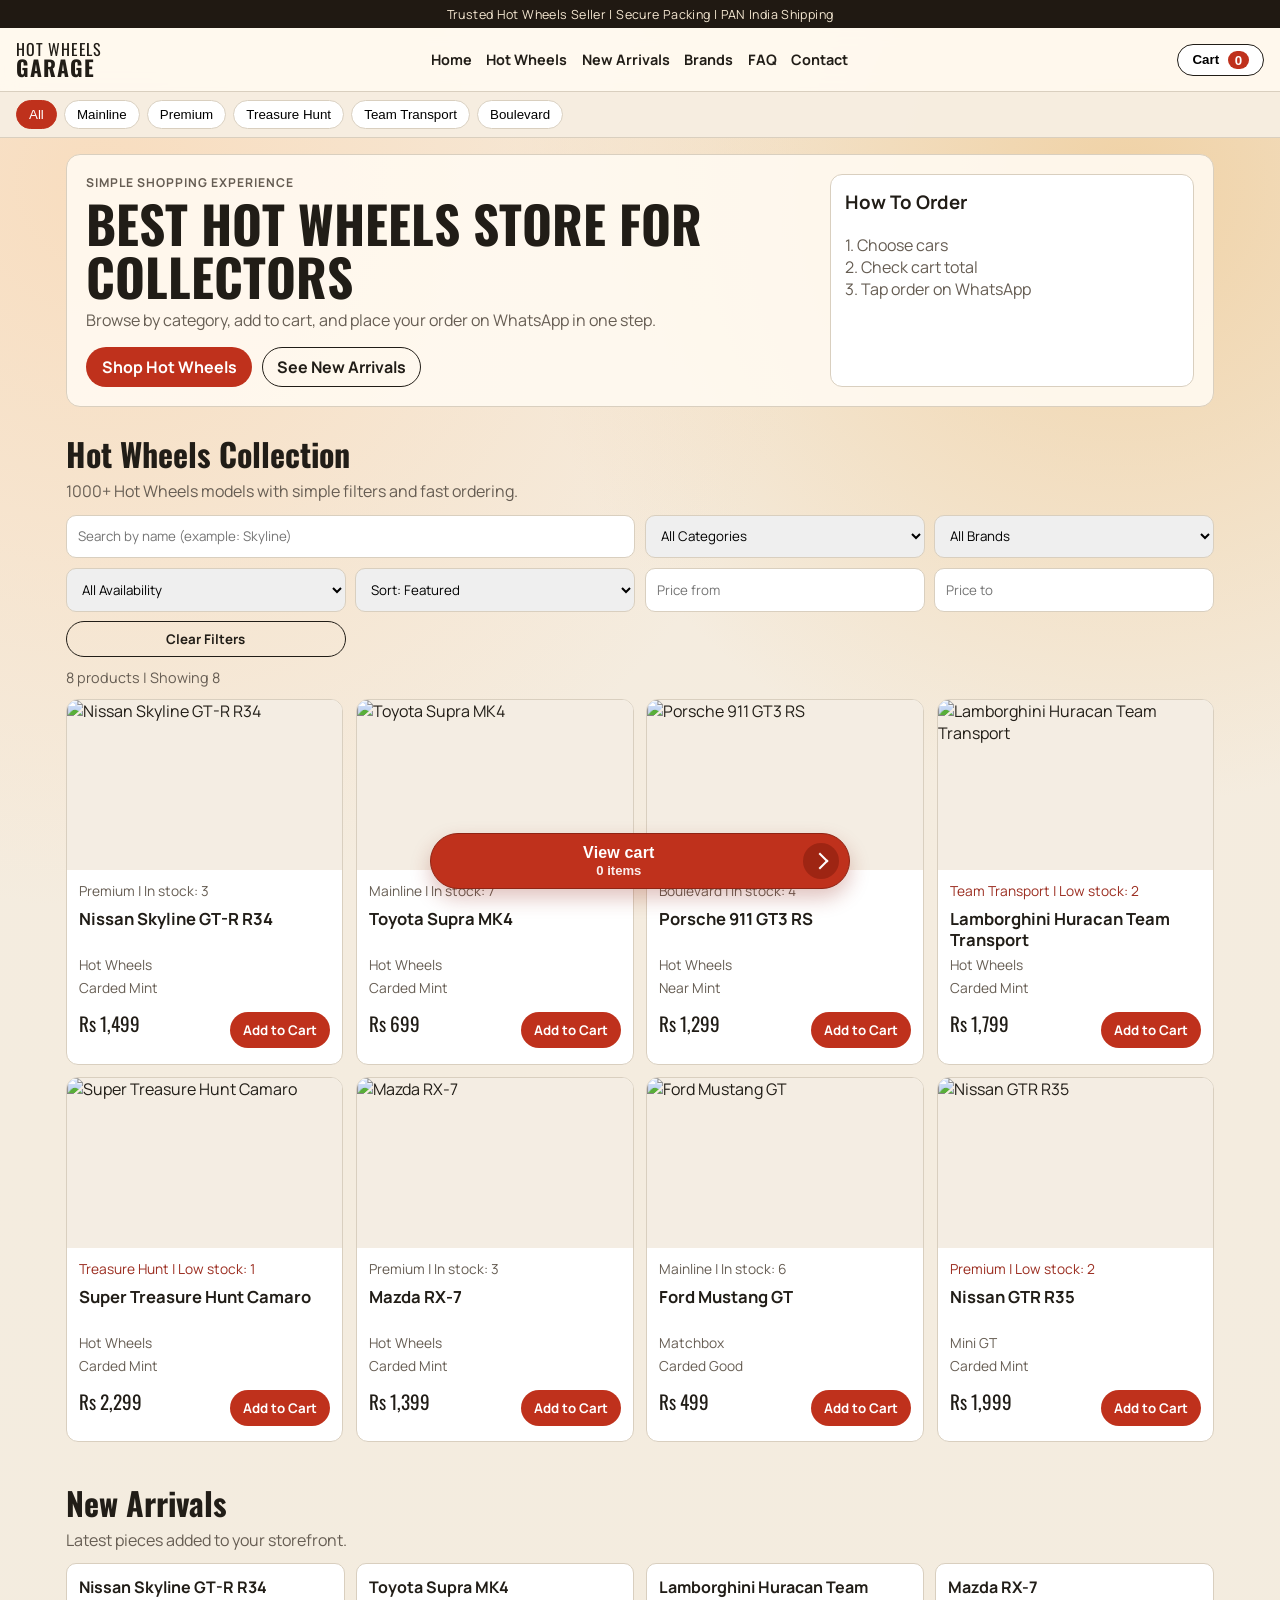
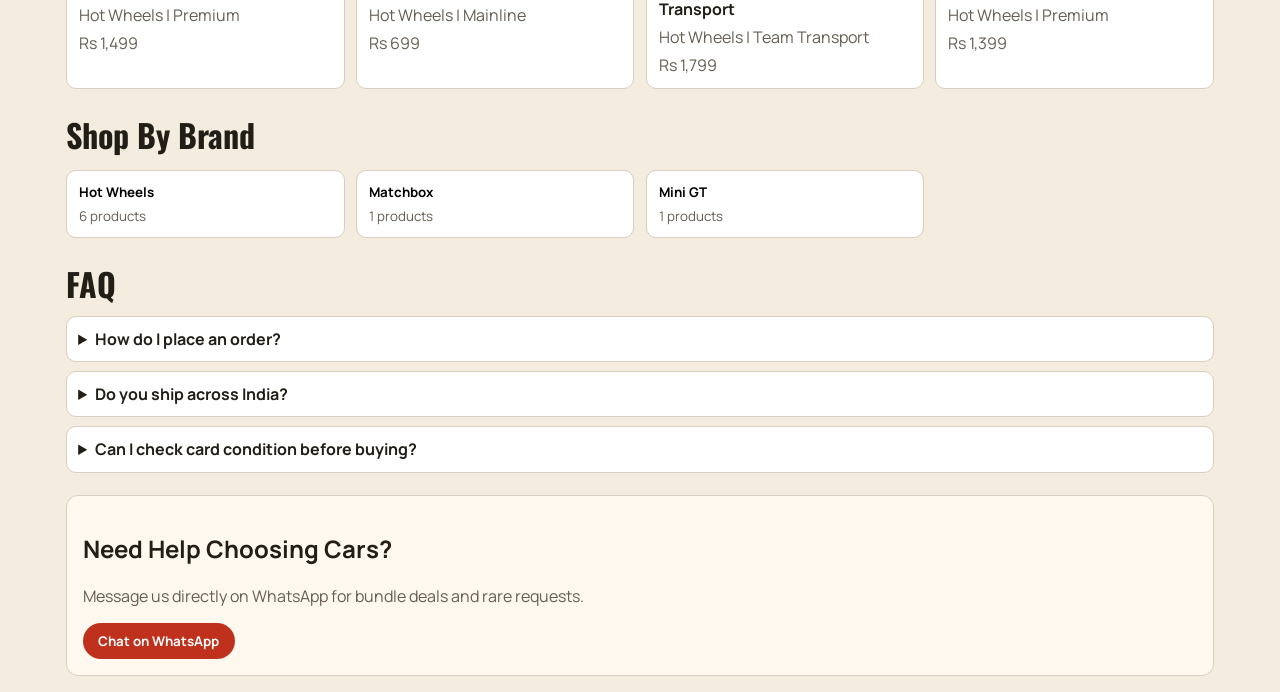
==== index.html @ 09830e3a "Widen mobile cart bar and center chevron icon" ====
<!DOCTYPE html>
<html lang="en">
<head>
  <meta charset="UTF-8">
  <meta name="viewport" content="width=device-width, initial-scale=1.0">
  <title>Hot Wheels Garage | Buy Hot Wheels Online</title>
  <meta name="description" content="User-friendly Hot Wheels store with easy category navigation and WhatsApp checkout.">
  <link rel="preconnect" href="https://fonts.googleapis.com">
  <link rel="preconnect" href="https://fonts.gstatic.com" crossorigin>
  <link href="https://fonts.googleapis.com/css2?family=Oswald:wght@500;700&family=Manrope:wght@400;600;700&display=swap" rel="stylesheet">
  <link rel="stylesheet" href="styles.css">
</head>
<body>
  <div class="topbar">
    <p>Trusted Hot Wheels Seller | Secure Packing | PAN India Shipping</p>
  </div>

  <header class="header">
    <a href="#home" class="logo">
      <span>HOT WHEELS</span>
      <strong>GARAGE</strong>
    </a>
    <nav class="main-nav" aria-label="Main navigation">
      <a href="#home">Home</a>
      <a href="#hotwheels">Hot Wheels</a>
      <a href="#new-arrivals">New Arrivals</a>
      <a href="#brands">Brands</a>
      <a href="#faq">FAQ</a>
      <a href="#contact">Contact</a>
    </nav>
    <button class="cart-btn" id="openCartBtn" aria-label="Open cart">
      Cart <span id="cartCount">0</span>
    </button>
  </header>

  <nav class="category-nav" aria-label="Category navigation">
    <button class="chip active" data-chip="all">All</button>
    <button class="chip" data-chip="Mainline">Mainline</button>
    <button class="chip" data-chip="Premium">Premium</button>
    <button class="chip" data-chip="Treasure Hunt">Treasure Hunt</button>
    <button class="chip" data-chip="Team Transport">Team Transport</button>
    <button class="chip" data-chip="Boulevard">Boulevard</button>
  </nav>

  <main>
    <section id="home" class="hero">
      <div>
        <p class="eyebrow">Simple Shopping Experience</p>
        <h1>Best Hot Wheels Store For Collectors</h1>
        <p>Browse by category, add to cart, and place your order on WhatsApp in one step.</p>
        <div class="hero-actions">
          <a href="#hotwheels" class="btn-primary">Shop Hot Wheels</a>
          <a href="#new-arrivals" class="btn-secondary">See New Arrivals</a>
        </div>
      </div>
      <div class="hero-box">
        <h3>How To Order</h3>
        <p>1. Choose cars</p>
        <p>2. Check cart total</p>
        <p>3. Tap order on WhatsApp</p>
      </div>
    </section>

    <section id="hotwheels" class="section">
      <div class="section-head">
        <h2>Hot Wheels Collection</h2>
        <p>1000+ Hot Wheels models with simple filters and fast ordering.</p>
      </div>
      <div class="controls">
        <input id="searchInput" class="search-wide" type="search" placeholder="Search by name (example: Skyline)">
        <select id="categoryFilter">
          <option value="all">All Categories</option>
        </select>
        <select id="brandFilter">
          <option value="all">All Brands</option>
        </select>
        <select id="availabilityFilter">
          <option value="all">All Availability</option>
          <option value="in-stock">In Stock</option>
          <option value="sold-out">Sold Out</option>
        </select>
        <select id="sortSelect">
          <option value="featured">Sort: Featured</option>
          <option value="price-low">Price: Low to High</option>
          <option value="price-high">Price: High to Low</option>
          <option value="name-az">Name: A-Z</option>
          <option value="name-za">Name: Z-A</option>
        </select>
        <input id="priceFromInput" type="number" min="0" placeholder="Price from">
        <input id="priceToInput" type="number" min="0" placeholder="Price to">
        <button id="clearFiltersBtn" class="btn-secondary" type="button">Clear Filters</button>
      </div>
      <p id="resultsInfo" class="results-info"></p>
      <div id="productGrid" class="product-grid"></div>
      <div class="load-wrap">
        <button id="loadMoreBtn" class="btn-secondary">Load More</button>
      </div>
    </section>

    <section id="new-arrivals" class="section">
      <div class="section-head">
        <h2>New Arrivals</h2>
        <p>Latest pieces added to your storefront.</p>
      </div>
      <div id="newArrivalGrid" class="mini-grid"></div>
    </section>

    <section id="brands" class="section">
      <div class="section-head">
        <h2>Shop By Brand</h2>
      </div>
      <div id="brandGrid" class="brand-grid"></div>
    </section>

    <section id="faq" class="section faq">
      <div class="section-head">
        <h2>FAQ</h2>
      </div>
      <details>
        <summary>How do I place an order?</summary>
        <p>Add products to cart and click "Order on WhatsApp".</p>
      </details>
      <details>
        <summary>Do you ship across India?</summary>
        <p>Yes, PAN India shipping is supported.</p>
      </details>
      <details>
        <summary>Can I check card condition before buying?</summary>
        <p>Yes, every listing shows condition notes.</p>
      </details>
    </section>

    <section id="contact" class="section contact">
      <h2>Need Help Choosing Cars?</h2>
      <p>Message us directly on WhatsApp for bundle deals and rare requests.</p>
      <button id="contactWhatsAppBtn" class="btn-primary">Chat on WhatsApp</button>
    </section>
  </main>

  <aside class="cart" id="cartDrawer" aria-hidden="true">
    <div class="cart-head">
      <h2>Your Cart</h2>
      <button id="closeCartBtn" aria-label="Close cart">Close</button>
    </div>
    <div id="cartItems" class="cart-items"></div>
    <div class="cart-foot">
      <p>Subtotal: <strong id="cartSubtotal">Rs 0</strong></p>
      <p>Shipping: <strong id="shippingFee">Rs 0</strong></p>
      <p>Total: <strong id="cartTotal">Rs 0</strong></p>
      <button id="checkoutBtn" class="btn-primary full">Order on WhatsApp</button>
    </div>
  </aside>

  <div class="toast" id="cartToast" role="status" aria-live="polite" hidden>
    <p id="toastText">Item added to cart</p>
    <div class="toast-actions">
      <button id="toastViewCartBtn" class="btn-primary">View Cart</button>
      <button id="toastCloseBtn" class="btn-secondary">Continue</button>
    </div>
  </div>

  <button id="floatingCartBtn" class="floating-cart" type="button" aria-label="View cart" hidden>
    <span class="floating-cart-text">
      <span class="floating-cart-main">View cart</span>
      <span id="floatingCartCount" class="floating-cart-sub">0 items</span>
    </span>
    <span class="floating-cart-arrow" aria-hidden="true"></span>
  </button>

  <div id="overlay" class="overlay" hidden></div>
  <script src="https://cdn.jsdelivr.net/npm/xlsx@0.18.5/dist/xlsx.full.min.js"></script>
  <script src="script.js"></script>
</body>
</html>
---- styles.css ----
:root {
  --bg: #f4ede0;
  --paper: #fffaf1;
  --line: #d9cfbf;
  --text: #211d17;
  --muted: #665d53;
  --accent: #bf311c;
  --accent-dark: #8f2414;
}

* {
  box-sizing: border-box;
}

html {
  scroll-behavior: smooth;
}

body {
  margin: 0;
  font-family: "Manrope", sans-serif;
  color: var(--text);
  background:
    radial-gradient(circle at 8% 8%, #f8ddbf 0%, transparent 30%),
    radial-gradient(circle at 88% 8%, #f0d2a6 0%, transparent 26%),
    linear-gradient(180deg, #f5ecdf 0%, #f3ecdf 100%);
}

body.cart-open {
  overflow: hidden;
}

.topbar {
  background: #201912;
  color: #f4e7d1;
  text-align: center;
  padding: 0.35rem 1rem;
  font-size: 0.78rem;
  letter-spacing: 0.03em;
}

.topbar p {
  margin: 0;
}

.header {
  position: sticky;
  top: 0;
  z-index: 20;
  display: flex;
  justify-content: space-between;
  align-items: center;
  gap: 1rem;
  padding: 0.8rem 1rem;
  border-bottom: 1px solid var(--line);
  background: rgba(255, 250, 241, 0.94);
  backdrop-filter: blur(8px);
}

.logo {
  text-decoration: none;
  color: var(--text);
  line-height: 1;
}

.logo span,
.logo strong {
  display: block;
  font-family: "Oswald", sans-serif;
  letter-spacing: 0.05em;
}

.logo strong {
  font-size: 1.35rem;
}

.main-nav {
  display: flex;
  gap: 0.9rem;
  flex-wrap: wrap;
}

.main-nav a {
  text-decoration: none;
  color: var(--text);
  font-weight: 700;
  font-size: 0.9rem;
}

.cart-btn {
  border: 1px solid var(--text);
  border-radius: 999px;
  background: #fff;
  padding: 0.48rem 0.9rem;
  font-weight: 700;
  cursor: pointer;
}

.cart-btn span {
  margin-left: 0.35rem;
  border-radius: 999px;
  background: var(--accent);
  color: #fff;
  padding: 0.1rem 0.4rem;
}

.category-nav {
  position: sticky;
  top: 64px;
  z-index: 15;
  display: flex;
  gap: 0.45rem;
  overflow: auto;
  padding: 0.5rem 1rem;
  border-bottom: 1px solid var(--line);
  background: rgba(246, 238, 225, 0.96);
}

.chip {
  border: 1px solid var(--line);
  background: #fff;
  border-radius: 999px;
  padding: 0.35rem 0.75rem;
  white-space: nowrap;
  cursor: pointer;
}

.chip.active {
  background: var(--accent);
  border-color: var(--accent);
  color: #fff;
}

main {
  width: min(1180px, 100%);
  margin: 0 auto;
  padding: 1rem;
}

.hero {
  display: grid;
  grid-template-columns: 2fr 1fr;
  gap: 1rem;
  padding: 1.2rem;
  border: 1px solid var(--line);
  border-radius: 14px;
  background: rgba(255, 250, 241, 0.9);
  animation: fadeUp 500ms ease both;
}

.eyebrow {
  margin: 0;
  color: var(--accent-dark);
  text-transform: uppercase;
  letter-spacing: 0.08em;
  font-size: 0.76rem;
  font-weight: 700;
}

.hero h1 {
  margin: 0.4rem 0;
  font-family: "Oswald", sans-serif;
  font-size: clamp(1.8rem, 4vw, 3.3rem);
  text-transform: uppercase;
  line-height: 1.03;
}

.hero p {
  margin: 0;
  color: var(--muted);
}

.hero-actions {
  display: flex;
  gap: 0.6rem;
  margin-top: 1rem;
  flex-wrap: wrap;
}

.hero-box {
  border: 1px solid var(--line);
  border-radius: 12px;
  padding: 0.9rem;
  background: #fff;
}

.hero-box h3 {
  margin-top: 0;
}

.section {
  margin-top: 1.4rem;
}

.section-head h2 {
  margin: 0;
  font-family: "Oswald", sans-serif;
  font-size: 2rem;
}

.section-head p {
  margin: 0.2rem 0 0;
  color: var(--muted);
}

.controls {
  margin-top: 0.8rem;
  display: grid;
  grid-template-columns: repeat(4, minmax(150px, 1fr));
  gap: 0.6rem;
}

.controls input,
.controls select {
  width: 100%;
  border: 1px solid var(--line);
  border-radius: 10px;
  padding: 0.68rem;
  font-family: inherit;
}

.controls button {
  width: 100%;
}

.search-wide {
  grid-column: span 2;
}

.results-info {
  margin: 0.65rem 0 0;
  color: var(--muted);
  font-size: 0.9rem;
}

.product-grid {
  margin-top: 0.8rem;
  display: grid;
  grid-template-columns: repeat(4, minmax(0, 1fr));
  gap: 0.8rem;
  align-items: stretch;
}

.load-wrap {
  margin-top: 0.9rem;
  display: flex;
  justify-content: center;
}

.product-card {
  border: 1px solid var(--line);
  border-radius: 12px;
  overflow: hidden;
  background: #fff;
  animation: fadeUp 450ms ease both;
  display: flex;
  flex-direction: column;
  height: 100%;
}

.product-card img {
  display: block;
  width: 100%;
  height: 170px;
  object-fit: cover;
  background: #f4ede3;
}

.product-link {
  text-decoration: none;
  color: inherit;
  display: block;
}

.product-card > .product-link {
  flex: 0 0 auto;
}

.product-card:hover {
  box-shadow: 0 10px 22px rgba(27, 19, 12, 0.13);
  transform: translateY(-2px);
  transition: transform 180ms ease, box-shadow 180ms ease;
}

.product-body {
  padding: 0.75rem;
  display: flex;
  flex-direction: column;
  gap: 0.28rem;
  flex: 1;
}

.product-body h3 {
  margin: 0.25rem 0 0.1rem;
  font-size: 1.04rem;
  line-height: 1.25;
  display: -webkit-box;
  -webkit-line-clamp: 2;
  -webkit-box-orient: vertical;
  overflow: hidden;
  min-height: 2.5em;
}

.meta,
.stock {
  margin: 0;
  color: var(--muted);
  font-size: 0.86rem;
  line-height: 1.3;
}

.meta.small {
  margin-top: 0.25rem;
  font-size: 0.8rem;
}

.meta.desc {
  margin-top: 0.35rem;
  font-size: 0.8rem;
  line-height: 1.35;
  display: -webkit-box;
  -webkit-line-clamp: 2;
  -webkit-box-orient: vertical;
  overflow: hidden;
}

.stock.warn {
  color: #9b2d20;
}

.product-foot {
  margin-top: auto;
  padding-top: 0.5rem;
  display: flex;
  justify-content: space-between;
  align-items: center;
  flex-wrap: nowrap;
  gap: 0.45rem;
}

.product-foot .qty-control,
.product-foot .btn-add {
  flex: 0 0 auto;
}

.product-foot .btn-add {
  min-width: 96px;
  min-height: 32px;
  padding-inline: 0.75rem;
}

.qty-control {
  display: inline-flex;
  align-items: center;
  border: 1px solid var(--line);
  border-radius: 999px;
  background: #fff;
  overflow: hidden;
}

.qty-btn {
  width: 30px;
  height: 30px;
  border: 0;
  background: #fff;
  color: var(--text);
  font-size: 1rem;
  line-height: 1;
  cursor: pointer;
}

.qty-btn:disabled {
  opacity: 0.4;
  cursor: not-allowed;
}

.qty-num {
  width: 32px;
  min-width: 32px;
  text-align: center;
  font-weight: 700;
  font-size: 0.88rem;
}

.price-block {
  flex: 1 1 auto;
  min-width: 0;
  min-height: 2.65rem;
  display: flex;
  flex-direction: column;
  justify-content: flex-end;
  gap: 0.14rem;
}

.price {
  font-family: "Oswald", sans-serif;
  font-size: 1.2rem;
  line-height: 1;
  white-space: nowrap;
}

.price-row {
  display: flex;
  align-items: center;
  gap: 0.35rem;
  flex-wrap: nowrap;
}

.price-meta {
  min-height: 1rem;
  display: flex;
  align-items: center;
  gap: 0.3rem;
  flex-wrap: wrap;
}

.old-price {
  font-size: 0.86rem;
  color: #8b7f72;
  text-decoration: line-through;
}

.discount-pill {
  border: 1px solid #e6a699;
  background: #fff0ec;
  color: #9c2a19;
  border-radius: 999px;
  padding: 0.14rem 0.45rem;
  font-size: 0.7rem;
  font-weight: 700;
}

.btn-primary,
.btn-secondary,
.btn-add {
  border-radius: 999px;
  padding: 0.5rem 0.9rem;
  border: 1px solid transparent;
  cursor: pointer;
  text-decoration: none;
  font-weight: 700;
  font-family: inherit;
  display: inline-flex;
  align-items: center;
  justify-content: center;
}

.btn-primary,
.btn-add {
  background: var(--accent);
  color: #fff;
}

.btn-primary:hover,
.btn-add:hover {
  background: var(--accent-dark);
}

.btn-secondary {
  border-color: var(--text);
  color: var(--text);
  background: transparent;
}

.btn-add:disabled {
  background: #b8ab97;
  cursor: not-allowed;
}

.mini-grid,
.brand-grid {
  margin-top: 0.75rem;
  display: grid;
  grid-template-columns: repeat(4, minmax(0, 1fr));
  gap: 0.7rem;
}

.tile {
  border: 1px solid var(--line);
  border-radius: 10px;
  padding: 0.75rem;
  background: #fff;
}

.brand-tile {
  text-align: left;
  cursor: pointer;
  width: 100%;
  font-family: inherit;
}

.tile h4,
.tile p {
  margin: 0;
}

.tile p {
  margin-top: 0.35rem;
  color: var(--muted);
}

.faq details {
  border: 1px solid var(--line);
  border-radius: 10px;
  background: #fff;
  padding: 0.7rem;
  margin-top: 0.55rem;
}

.faq summary {
  cursor: pointer;
  font-weight: 700;
}

.contact {
  border: 1px solid var(--line);
  border-radius: 12px;
  background: rgba(255, 250, 241, 0.92);
  padding: 1rem;
}

.contact p {
  margin-top: 0.35rem;
  color: var(--muted);
}

.product-detail {
  margin-top: 1rem;
}

.detail-card {
  border: 1px solid var(--line);
  border-radius: 14px;
  background: #fff;
  padding: 1rem;
  display: grid;
  grid-template-columns: 1.2fr 1fr;
  gap: 1rem;
}

.detail-image-wrap {
  border: 1px solid var(--line);
  border-radius: 12px;
  overflow: hidden;
  background: #f8f4ee;
}

.detail-image-wrap img {
  width: 100%;
  max-height: 560px;
  object-fit: contain;
  display: block;
}

.detail-thumbs {
  display: flex;
  gap: 0.4rem;
  padding: 0.55rem;
  border-top: 1px solid var(--line);
  background: #fff;
}

.thumb-btn {
  border: 1px solid var(--line);
  border-radius: 8px;
  background: #fff;
  padding: 0.15rem;
  width: 56px;
  height: 56px;
  cursor: pointer;
}

.thumb-btn.active {
  border-color: var(--accent);
}

.thumb-btn img {
  width: 100%;
  height: 100%;
  object-fit: cover;
}

.detail-info h1 {
  margin: 0.2rem 0 0.4rem;
  font-family: "Oswald", sans-serif;
  font-size: clamp(1.4rem, 3vw, 2.2rem);
  line-height: 1.1;
}

.detail-stock {
  margin: 0.5rem 0 0;
  color: var(--muted);
}

.detail-price {
  margin: 0.65rem 0;
  font-family: "Oswald", sans-serif;
  font-size: 1.8rem;
}

.detail-price-row {
  display: flex;
  align-items: center;
  gap: 0.45rem;
  flex-wrap: wrap;
}

.detail-old {
  margin: 0;
}

.detail-specs {
  margin: 0.6rem 0 0;
  padding-left: 1rem;
  color: var(--muted);
  display: grid;
  gap: 0.3rem;
}

.cart {
  position: fixed;
  right: -390px;
  top: 0;
  width: min(92vw, 370px);
  height: 100vh;
  background: #fffaf2;
  border-left: 1px solid var(--line);
  z-index: 30;
  transition: right 220ms ease;
  display: flex;
  flex-direction: column;
  overflow: hidden;
}

.cart.open {
  right: 0;
}

.cart-head,
.cart-foot {
  padding: 0.9rem;
  border-bottom: 1px solid var(--line);
}

.cart-foot {
  border-top: 1px solid var(--line);
  border-bottom: 0;
  margin-top: auto;
}

.cart-head {
  display: flex;
  justify-content: space-between;
  align-items: center;
}

.cart-head button {
  border: 1px solid var(--line);
  border-radius: 999px;
  background: #fff;
  padding: 0.35rem 0.75rem;
  cursor: pointer;
}

.cart-items {
  flex: 1;
  min-height: 0;
  overflow: auto;
  overscroll-behavior: contain;
  padding: 0.8rem;
  -webkit-overflow-scrolling: touch;
}

.cart-item {
  border: 1px solid var(--line);
  border-radius: 10px;
  background: #fff;
  padding: 0.65rem;
  margin-bottom: 0.6rem;
}

.cart-item h4,
.cart-item p {
  margin: 0;
}

.cart-item p {
  margin-top: 0.3rem;
  color: var(--muted);
}

.cart-line-controls {
  margin-top: 0.45rem;
  display: flex;
  align-items: center;
  justify-content: space-between;
  gap: 0.5rem;
}

.cart-remove-btn {
  border: 1px solid var(--line);
  border-radius: 999px;
  background: #fff;
  padding: 0.2rem 0.65rem;
  cursor: pointer;
}

.full {
  width: 100%;
}

.overlay {
  position: fixed;
  inset: 0;
  background: rgba(0, 0, 0, 0.35);
  z-index: 25;
}

.toast {
  position: fixed;
  right: 1rem;
  bottom: 1rem;
  width: min(92vw, 340px);
  background: #fffaf2;
  border: 1px solid var(--line);
  border-radius: 12px;
  padding: 0.85rem;
  z-index: 35;
  box-shadow: 0 12px 30px rgba(24, 15, 8, 0.2);
  animation: fadeUp 180ms ease both;
}

.toast p {
  margin: 0;
  font-weight: 700;
}

.toast-actions {
  margin-top: 0.7rem;
  display: flex;
  gap: 0.5rem;
  justify-content: flex-end;
}

.floating-cart {
  position: fixed;
  left: 50%;
  bottom: max(0.7rem, env(safe-area-inset-bottom));
  transform: translateX(-50%);
  width: min(74vw, 420px);
  border: 1px solid var(--accent-dark);
  border-radius: 999px;
  background: var(--accent);
  color: #fff;
  padding: 0.56rem 0.64rem 0.56rem 0.96rem;
  z-index: 28;
  box-shadow: 0 9px 20px rgba(143, 36, 20, 0.28);
  display: grid;
  grid-template-columns: 1fr auto;
  align-items: center;
  gap: 0.72rem;
  cursor: pointer;
}

.floating-cart-text {
  min-width: 0;
  display: flex;
  flex-direction: column;
  justify-content: center;
  gap: 0.14rem;
}

.floating-cart-main {
  font-size: 1rem;
  font-weight: 800;
  line-height: 1.04;
  letter-spacing: 0.01em;
}

.floating-cart-sub {
  font-size: 0.82rem;
  font-weight: 700;
  opacity: 0.92;
  line-height: 1;
  white-space: nowrap;
}

.floating-cart-arrow {
  width: 36px;
  height: 36px;
  border-radius: 999px;
  display: grid;
  place-items: center;
  font-size: 0;
  background: rgba(118, 23, 11, 0.45);
  flex: 0 0 auto;
}

.floating-cart-arrow::before {
  content: "";
  width: 10px;
  height: 10px;
  border-right: 2.4px solid #fff;
  border-bottom: 2.4px solid #fff;
  transform: rotate(-45deg);
  margin-left: -2px;
}

@keyframes fadeUp {
  from {
    transform: translateY(10px);
    opacity: 0;
  }
  to {
    transform: translateY(0);
    opacity: 1;
  }
}

@media (max-width: 980px) {
  .hero {
    grid-template-columns: 1fr;
  }

  .product-grid {
    grid-template-columns: repeat(3, minmax(0, 1fr));
  }

  .mini-grid,
  .brand-grid {
    grid-template-columns: repeat(3, minmax(0, 1fr));
  }

  .main-nav {
    display: none;
  }

  .category-nav {
    top: 59px;
  }

  .detail-card {
    grid-template-columns: 1fr;
  }
}

@media (max-width: 700px) {
  .controls {
    grid-template-columns: 1fr;
  }

  .product-grid,
  .mini-grid,
  .brand-grid {
    grid-template-columns: repeat(2, minmax(0, 1fr));
  }

  .search-wide {
    grid-column: auto;
  }

  main {
    padding: 0.8rem;
    padding-bottom: 5.8rem;
  }

  .category-nav {
    top: 57px;
  }

  .cart {
    right: 0;
    top: auto;
    bottom: -100%;
    width: 100%;
    max-width: none;
    height: 88vh;
    border-left: 0;
    border-top: 1px solid var(--line);
    border-radius: 18px 18px 0 0;
    transition: bottom 220ms ease;
    box-shadow: 0 -12px 28px rgba(26, 18, 11, 0.22);
  }

  .cart.open {
    right: 0;
    bottom: 0;
  }

  .cart::before {
    content: "";
    width: 44px;
    height: 5px;
    border-radius: 999px;
    background: #c7bba9;
    margin: 0.45rem auto 0;
    flex: 0 0 auto;
  }

  .cart-head {
    position: sticky;
    top: 0;
    z-index: 2;
    background: #fffaf2;
  }

  .cart-foot {
    position: sticky;
    bottom: 0;
    z-index: 2;
    background: #fffaf2;
    margin-top: 0;
    box-shadow: 0 -10px 20px rgba(38, 24, 14, 0.08);
    padding-bottom: max(0.9rem, env(safe-area-inset-bottom));
  }

  .floating-cart {
    width: calc(100vw - 1rem);
    max-width: 460px;
    padding: 0.62rem 0.68rem 0.62rem 1rem;
    gap: 0.78rem;
  }

  .floating-cart-main {
    font-size: 1rem;
  }

  .floating-cart-sub {
    font-size: 0.82rem;
  }

  .floating-cart-arrow {
    width: 36px;
    height: 36px;
  }
}

@media (max-width: 420px) {
  .product-grid,
  .mini-grid,
  .brand-grid {
    gap: 0.55rem;
  }

  .product-card img {
    height: 130px;
  }

  .product-body {
    padding: 0.55rem;
  }

  .product-body h3 {
    font-size: 0.92rem;
  }

  .meta,
  .stock {
    font-size: 0.78rem;
  }

  .price {
    font-size: 0.98rem;
  }

  .product-foot {
    gap: 0.32rem;
  }

  .product-foot .btn-add {
    min-width: 82px;
    min-height: 30px;
    padding-inline: 0.58rem;
    font-size: 0.78rem;
  }

  .qty-btn {
    width: 28px;
    height: 28px;
  }

  .qty-num {
    width: 28px;
    min-width: 28px;
    font-size: 0.82rem;
  }

  .price-meta {
    min-height: 0.9rem;
    gap: 0.24rem;
  }

  .floating-cart {
    width: calc(100vw - 0.9rem);
    max-width: 430px;
    padding: 0.56rem 0.56rem 0.56rem 0.84rem;
    gap: 0.64rem;
  }

  .floating-cart-main {
    font-size: 0.94rem;
  }

  .floating-cart-sub {
    font-size: 0.76rem;
  }

  .floating-cart-arrow {
    width: 32px;
    height: 32px;
  }

  .floating-cart-arrow::before {
    width: 9px;
    height: 9px;
    border-right-width: 2.2px;
    border-bottom-width: 2.2px;
  }
}
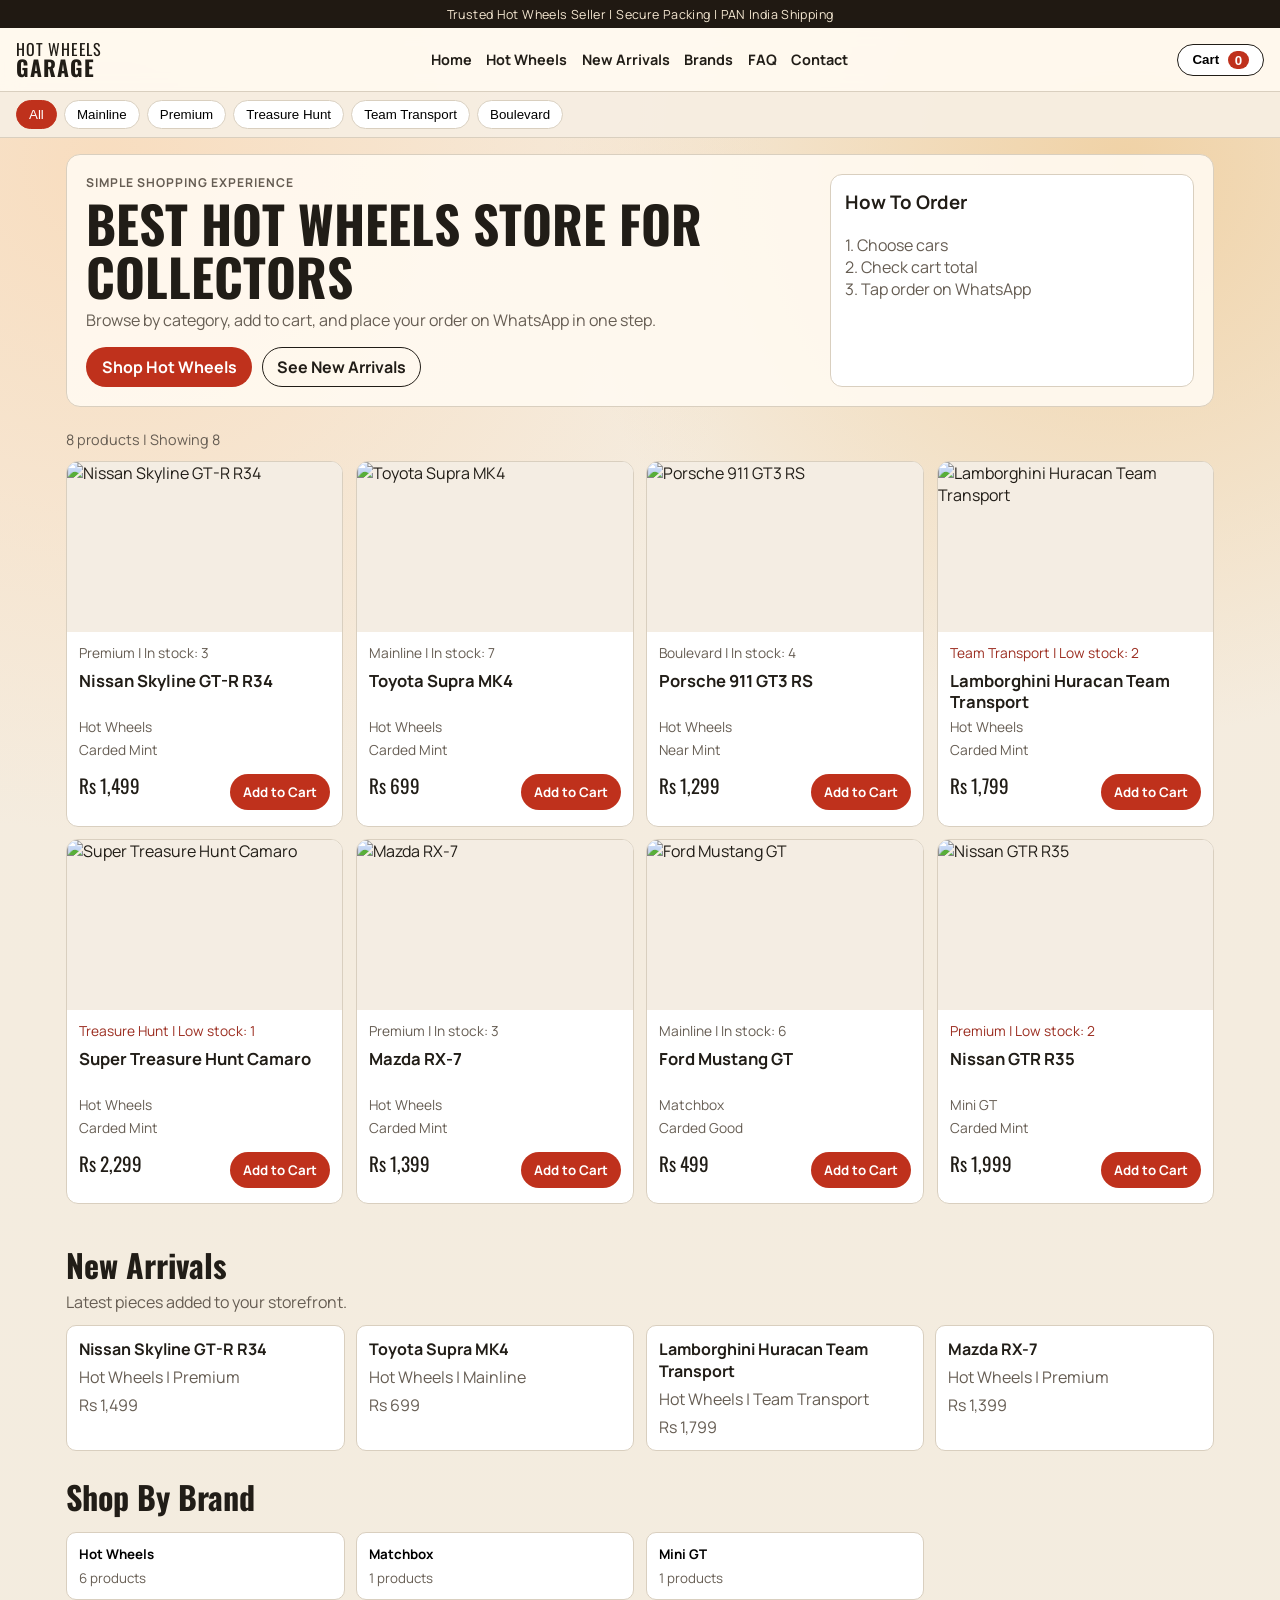
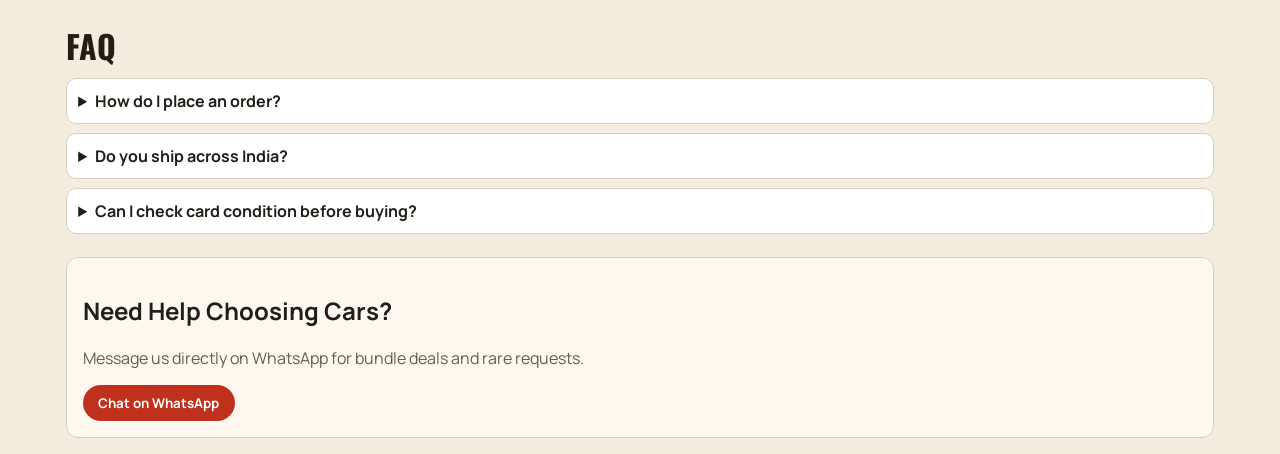
==== commit 984c9b1a: "Hide collection filters for now" ====
--- a/index.html
+++ b/index.html
@@ -62,10 +62,11 @@
     </section>
 
     <section id="hotwheels" class="section">
-      <div class="section-head">
+      <!-- <div class="section-head">
         <h2>Hot Wheels Collection</h2>
         <p>1000+ Hot Wheels models with simple filters and fast ordering.</p>
-      </div>
+      </div> -->
+      <!-- Filters temporarily hidden
       <div class="controls">
         <input id="searchInput" class="search-wide" type="search" placeholder="Search by name (example: Skyline)">
         <select id="categoryFilter">
@@ -90,6 +91,7 @@
         <input id="priceToInput" type="number" min="0" placeholder="Price to">
         <button id="clearFiltersBtn" class="btn-secondary" type="button">Clear Filters</button>
       </div>
+      -->
       <p id="resultsInfo" class="results-info"></p>
       <div id="productGrid" class="product-grid"></div>
       <div class="load-wrap">
--- a/styles.css
+++ b/styles.css
@@ -747,7 +747,7 @@
   left: 50%;
   bottom: max(0.7rem, env(safe-area-inset-bottom));
   transform: translateX(-50%);
-  width: min(74vw, 420px);
+  width: min(74vw, 320px);
   border: 1px solid var(--accent-dark);
   border-radius: 999px;
   background: var(--accent);
@@ -762,6 +762,10 @@
   cursor: pointer;
 }
 
+.floating-cart[hidden] {
+  display: none !important;
+}
+
 .floating-cart-text {
   min-width: 0;
   display: flex;
@@ -915,8 +919,8 @@
   }
 
   .floating-cart {
-    width: calc(100vw - 1rem);
-    max-width: 460px;
+    width: calc(100vw - 1.2rem);
+    max-width: 170px;
     padding: 0.62rem 0.68rem 0.62rem 1rem;
     gap: 0.78rem;
   }
@@ -991,8 +995,8 @@
   }
 
   .floating-cart {
-    width: calc(100vw - 0.9rem);
-    max-width: 430px;
+    width: calc(100vw - 1rem);
+    max-width: 170px;
     padding: 0.56rem 0.56rem 0.56rem 0.84rem;
     gap: 0.64rem;
   }
@@ -1006,8 +1010,8 @@
   }
 
   .floating-cart-arrow {
-    width: 32px;
-    height: 32px;
+    width: 30px;
+    height: 30px;
   }
 
   .floating-cart-arrow::before {
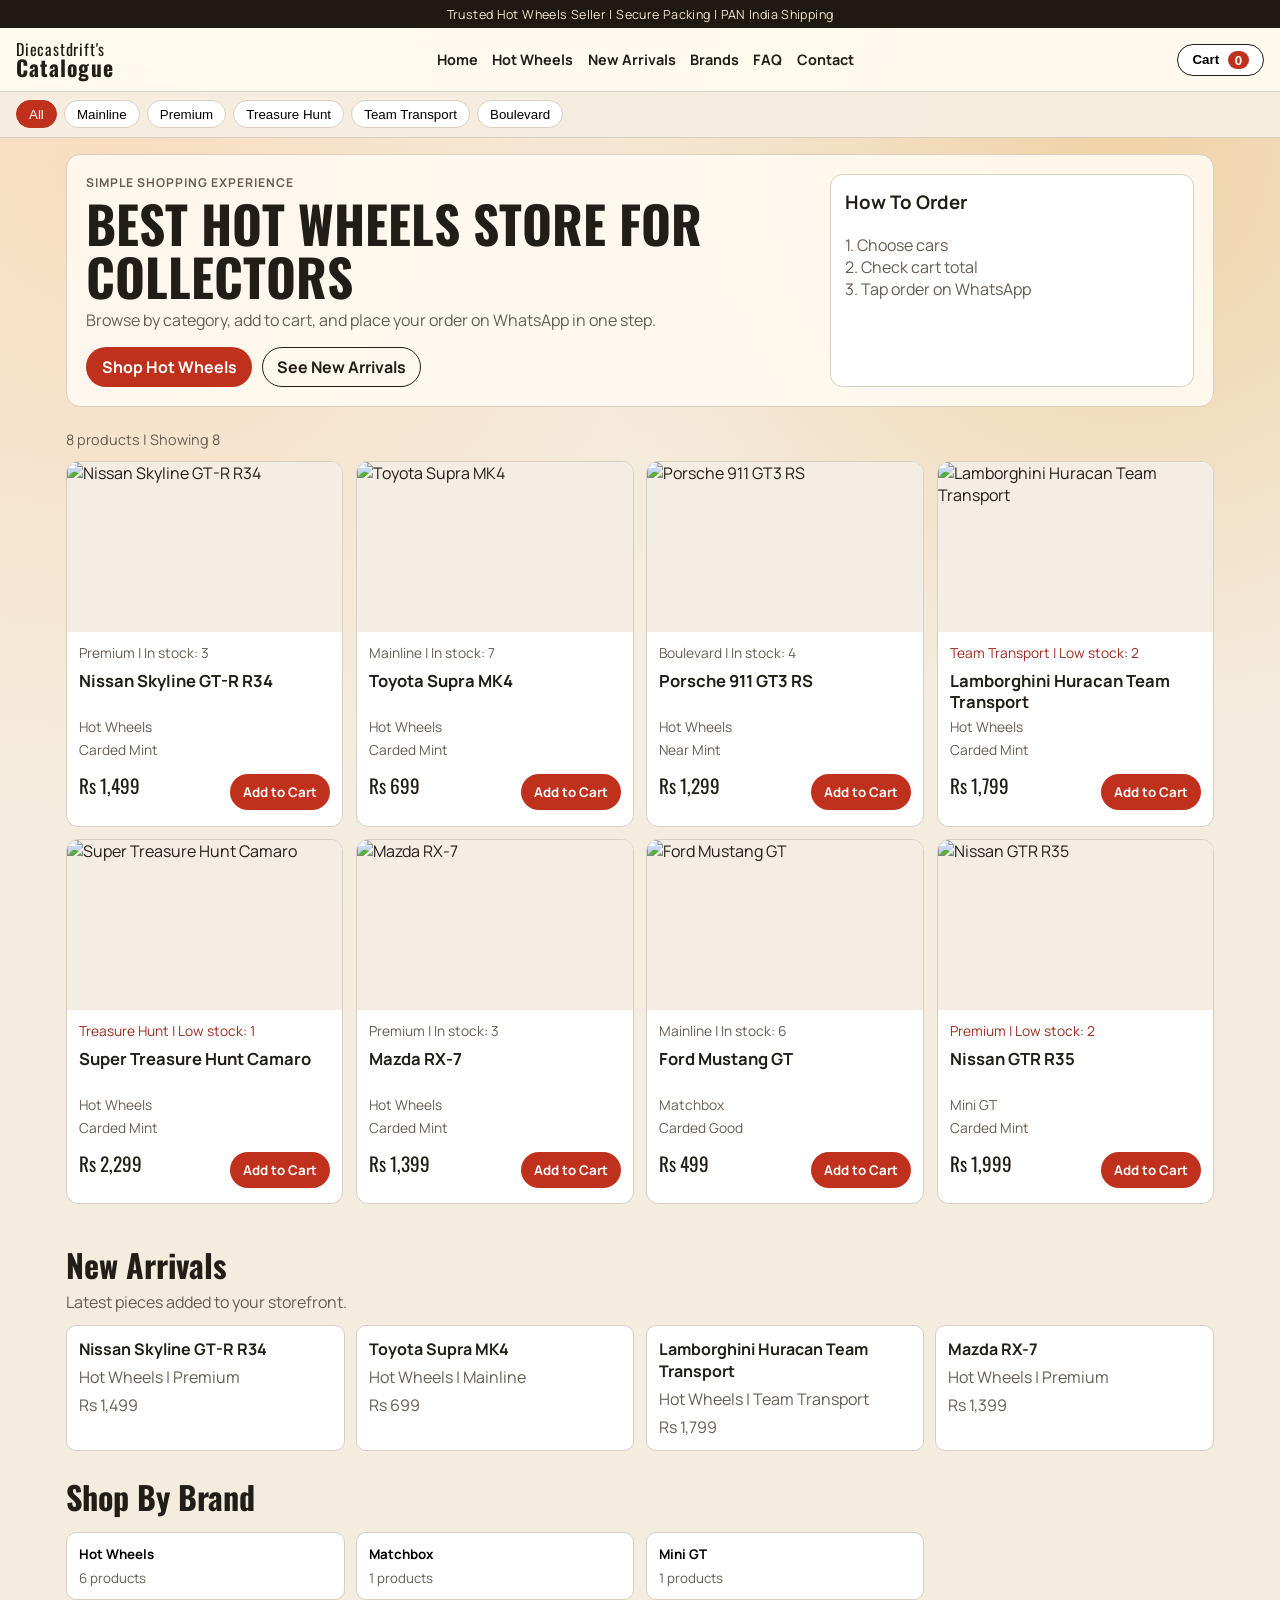
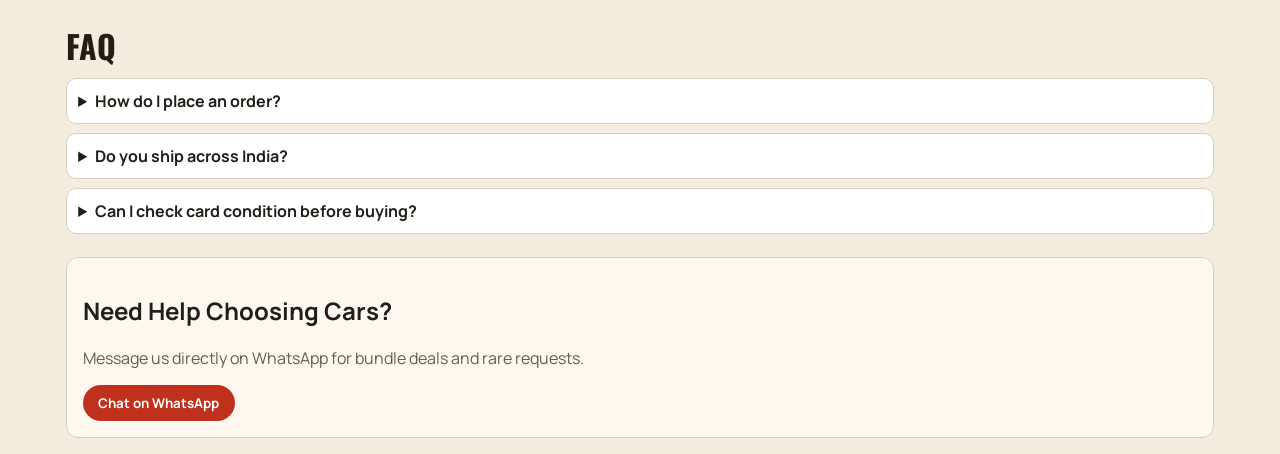
==== commit 8d49665c: "hi" ====
--- a/index.html
+++ b/index.html
@@ -3,7 +3,7 @@
 <head>
   <meta charset="UTF-8">
   <meta name="viewport" content="width=device-width, initial-scale=1.0">
-  <title>Hot Wheels Garage | Buy Hot Wheels Online</title>
+  <title>Diecastdrift's Catalogue | Buy Hot Wheels Online</title>
   <meta name="description" content="User-friendly Hot Wheels store with easy category navigation and WhatsApp checkout.">
   <link rel="preconnect" href="https://fonts.googleapis.com">
   <link rel="preconnect" href="https://fonts.gstatic.com" crossorigin>
@@ -17,8 +17,8 @@
 
   <header class="header">
     <a href="#home" class="logo">
-      <span>HOT WHEELS</span>
-      <strong>GARAGE</strong>
+      <span>Diecastdrift's</span>
+      <strong>Catalogue</strong>
     </a>
     <nav class="main-nav" aria-label="Main navigation">
       <a href="#home">Home</a>
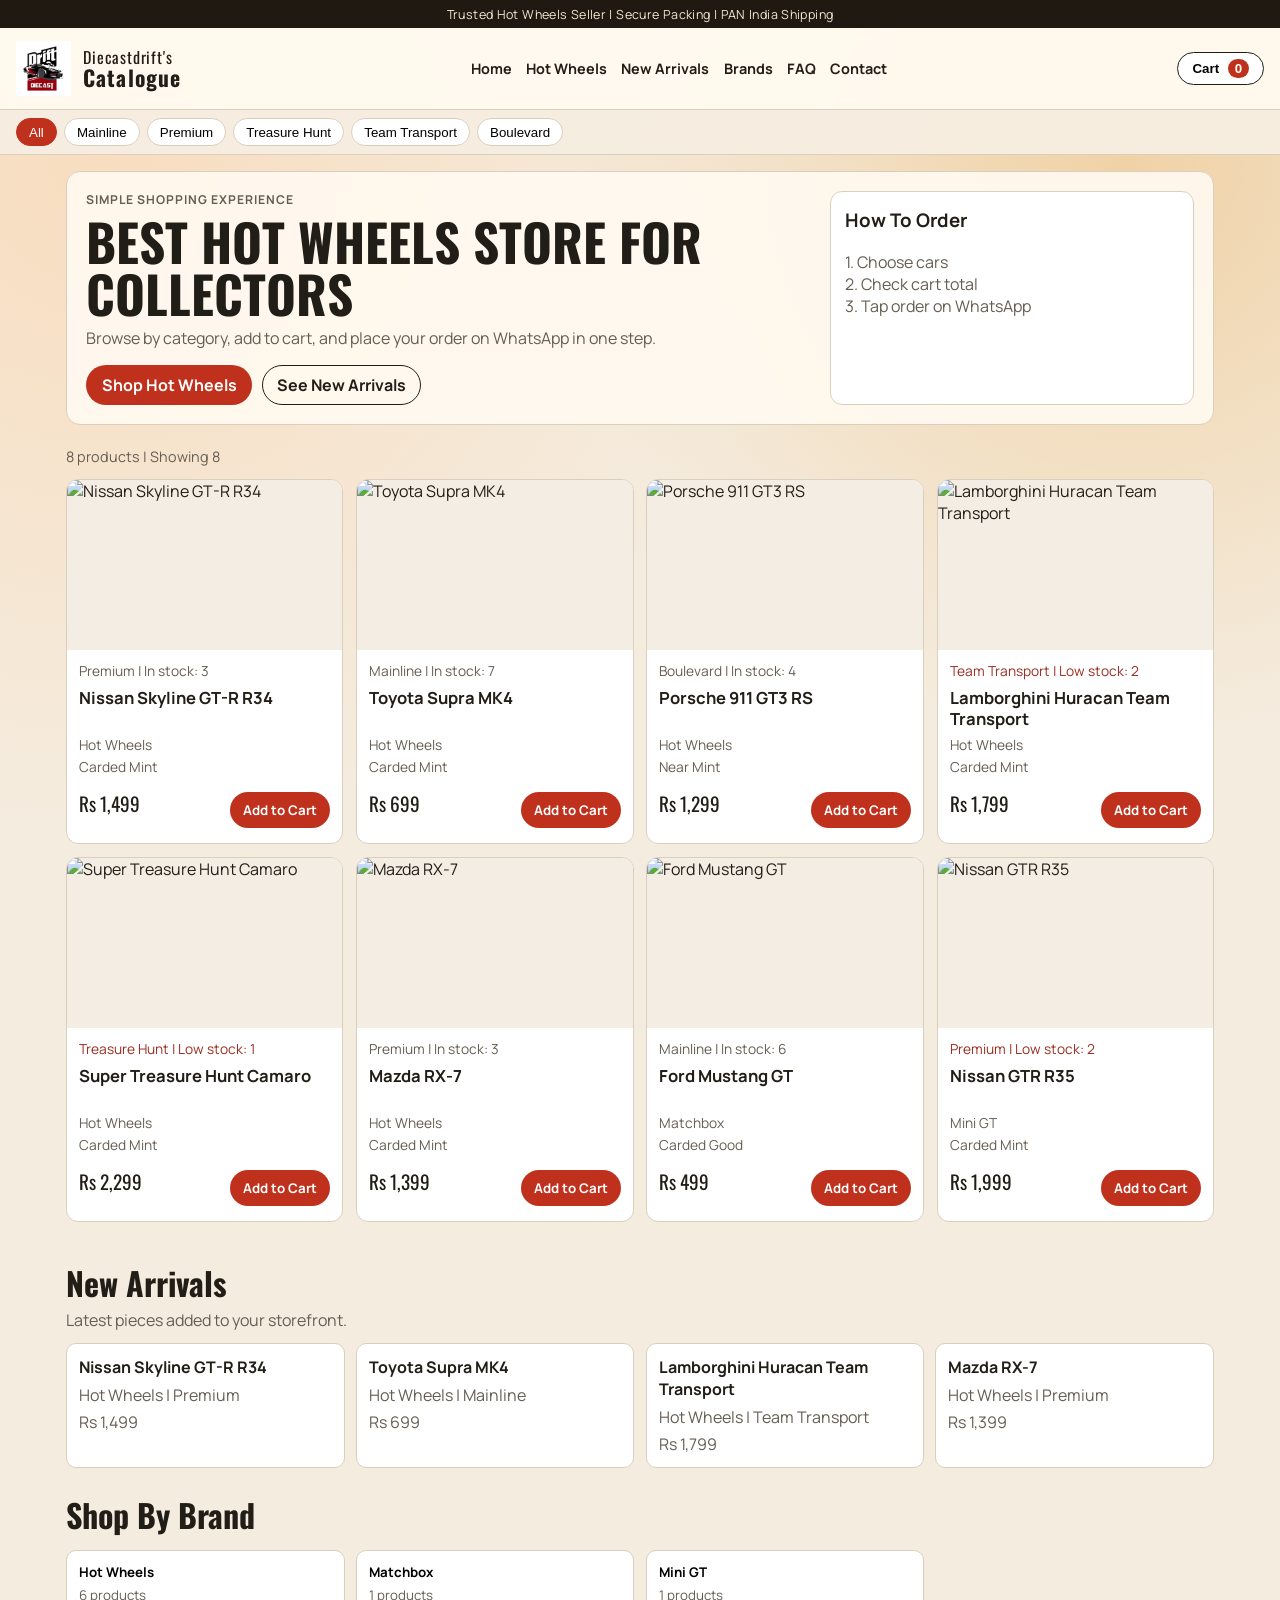
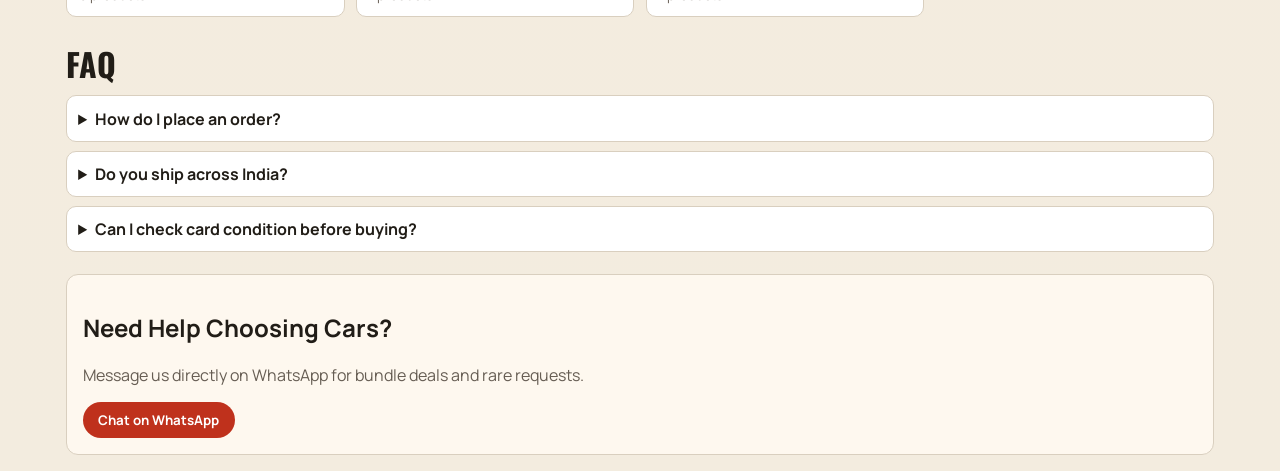
==== commit 3cd61a40: "Add Diecastdrift logo to header" ====
--- a/index.html
+++ b/index.html
@@ -17,8 +17,11 @@
 
   <header class="header">
     <a href="#home" class="logo">
-      <span>Diecastdrift's</span>
-      <strong>Catalogue</strong>
+      <img class="logo-mark" src="images/diecastdrift-logo.png" alt="Diecastdrift logo">
+      <span class="logo-text">
+        <span>Diecastdrift's</span>
+        <strong>Catalogue</strong>
+      </span>
     </a>
     <nav class="main-nav" aria-label="Main navigation">
       <a href="#home">Home</a>
--- a/styles.css
+++ b/styles.css
@@ -58,19 +58,35 @@
 }
 
 .logo {
+  display: inline-flex;
+  align-items: center;
+  gap: 0.75rem;
   text-decoration: none;
   color: var(--text);
   line-height: 1;
 }
 
-.logo span,
-.logo strong {
+.logo-mark {
+  width: 3.45rem;
+  height: 3.45rem;
+  object-fit: contain;
+  flex-shrink: 0;
+}
+
+.logo-text {
+  display: flex;
+  flex-direction: column;
+  gap: 0.12rem;
+}
+
+.logo-text span,
+.logo-text strong {
   display: block;
   font-family: "Oswald", sans-serif;
   letter-spacing: 0.05em;
 }
 
-.logo strong {
+.logo-text strong {
   font-size: 1.35rem;
 }
 
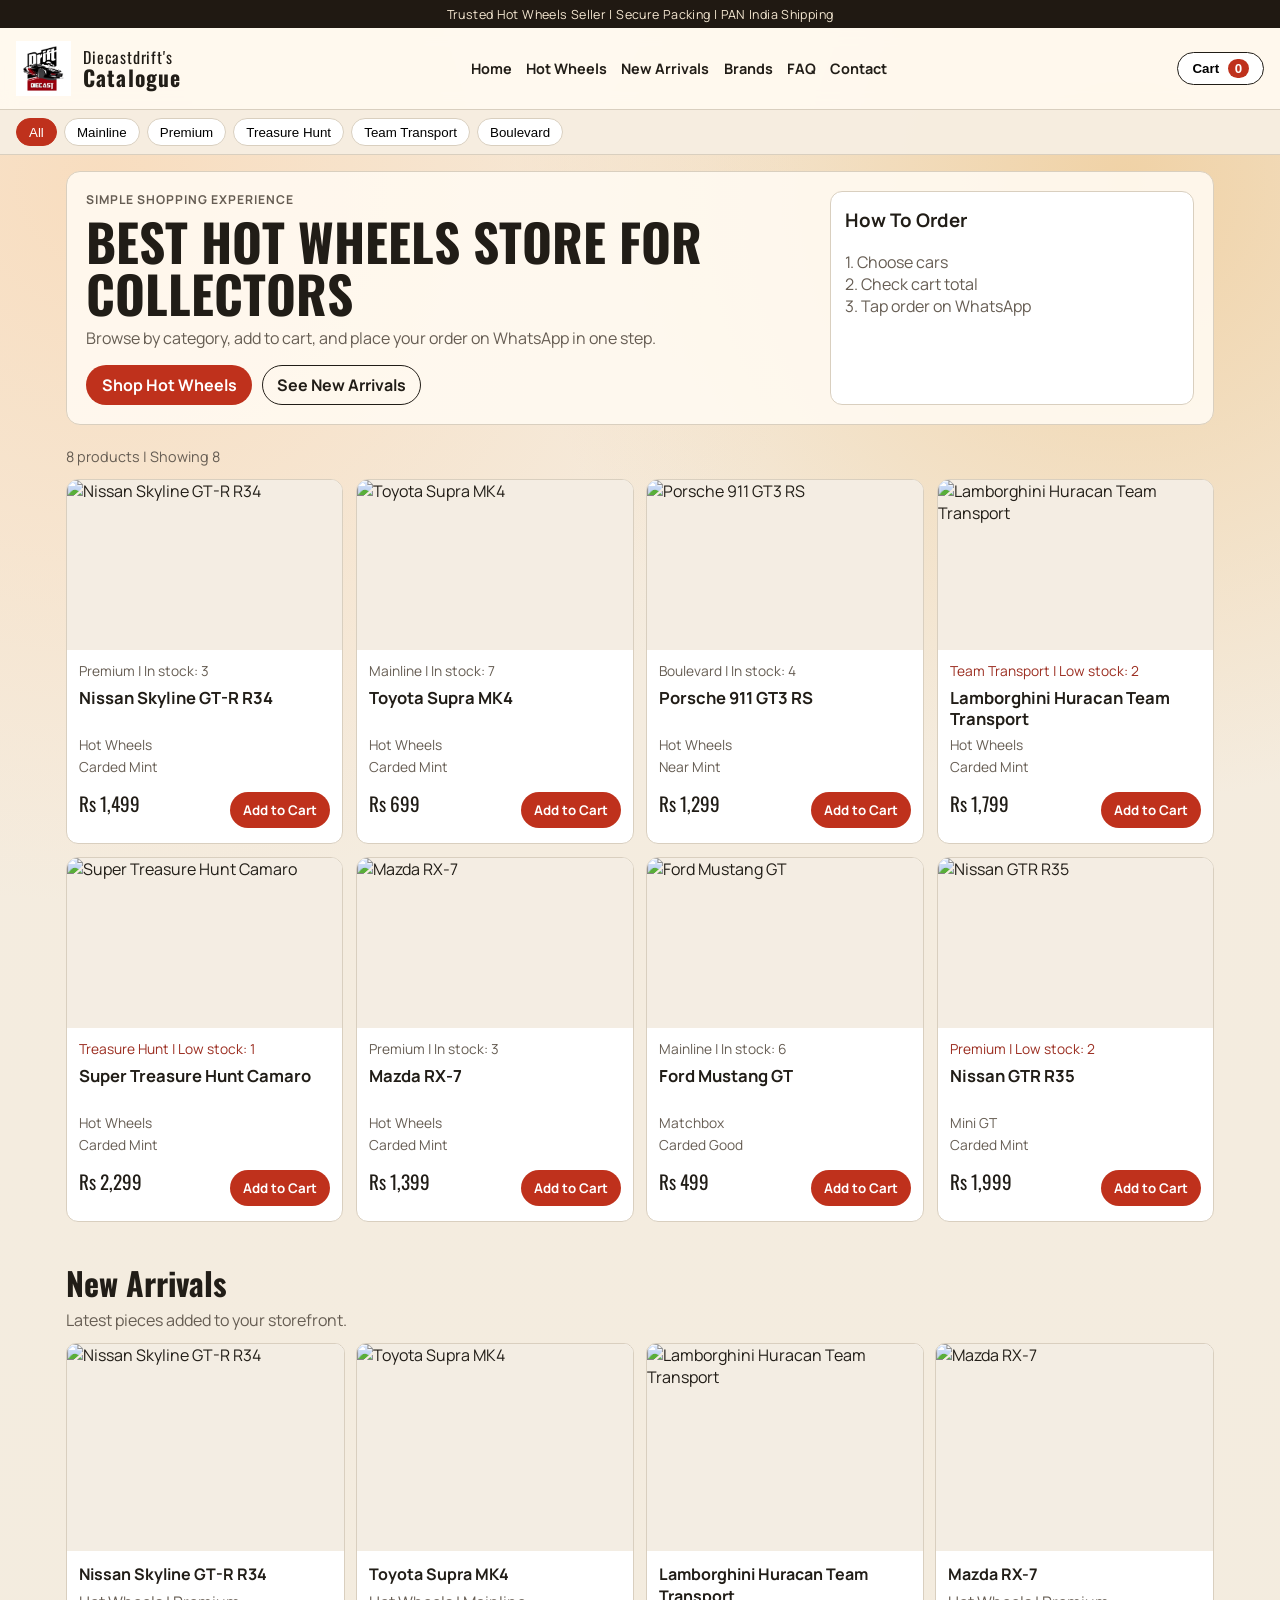
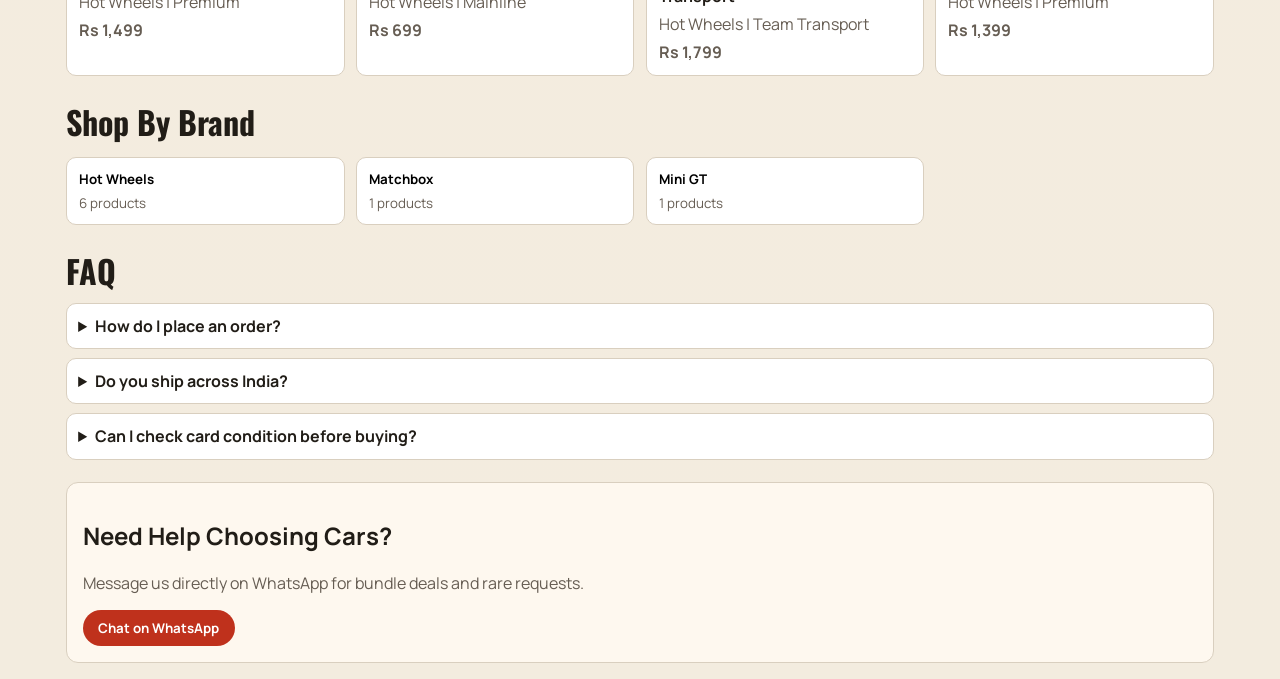
==== commit ae85d8c9: "Keep only floating cart bar" ====
--- a/index.html
+++ b/index.html
@@ -156,14 +156,6 @@
     </div>
   </aside>
 
-  <div class="toast" id="cartToast" role="status" aria-live="polite" hidden>
-    <p id="toastText">Item added to cart</p>
-    <div class="toast-actions">
-      <button id="toastViewCartBtn" class="btn-primary">View Cart</button>
-      <button id="toastCloseBtn" class="btn-secondary">Continue</button>
-    </div>
-  </div>
-
   <button id="floatingCartBtn" class="floating-cart" type="button" aria-label="View cart" hidden>
     <span class="floating-cart-text">
       <span class="floating-cart-main">View cart</span>
--- a/styles.css
+++ b/styles.css
@@ -496,6 +496,34 @@
   border-radius: 10px;
   padding: 0.75rem;
   background: #fff;
+}
+
+.arrival-card {
+  padding: 0;
+  overflow: hidden;
+}
+
+.arrival-link {
+  display: block;
+  color: inherit;
+  text-decoration: none;
+}
+
+.arrival-card img {
+  display: block;
+  width: 100%;
+  aspect-ratio: 4 / 3;
+  object-fit: cover;
+  background: #f3ede3;
+}
+
+.arrival-body {
+  padding: 0.75rem;
+}
+
+.arrival-price {
+  font-weight: 700;
+  color: var(--text);
 }
 
 .brand-tile {
@@ -953,6 +981,23 @@
     width: 36px;
     height: 36px;
   }
+
+  .toast {
+    left: 50%;
+    right: auto;
+    bottom: calc(4.9rem + env(safe-area-inset-bottom));
+    width: min(92vw, 360px);
+    transform: translateX(-50%);
+  }
+
+  .toast-actions {
+    justify-content: stretch;
+  }
+
+  .toast-actions .btn-primary,
+  .toast-actions .btn-secondary {
+    flex: 1 1 0;
+  }
 }
 
 @media (max-width: 420px) {
@@ -966,6 +1011,10 @@
     height: 130px;
   }
 
+  .arrival-card img {
+    aspect-ratio: 1 / 1;
+  }
+
   .product-body {
     padding: 0.55rem;
   }
@@ -1036,4 +1085,18 @@
     border-right-width: 2.2px;
     border-bottom-width: 2.2px;
   }
-}
+
+  .toast {
+    bottom: calc(4.6rem + env(safe-area-inset-bottom));
+    width: calc(100vw - 1rem);
+  }
+
+  .toast-actions {
+    flex-direction: column;
+  }
+
+  .toast-actions .btn-primary,
+  .toast-actions .btn-secondary {
+    width: 100%;
+  }
+}
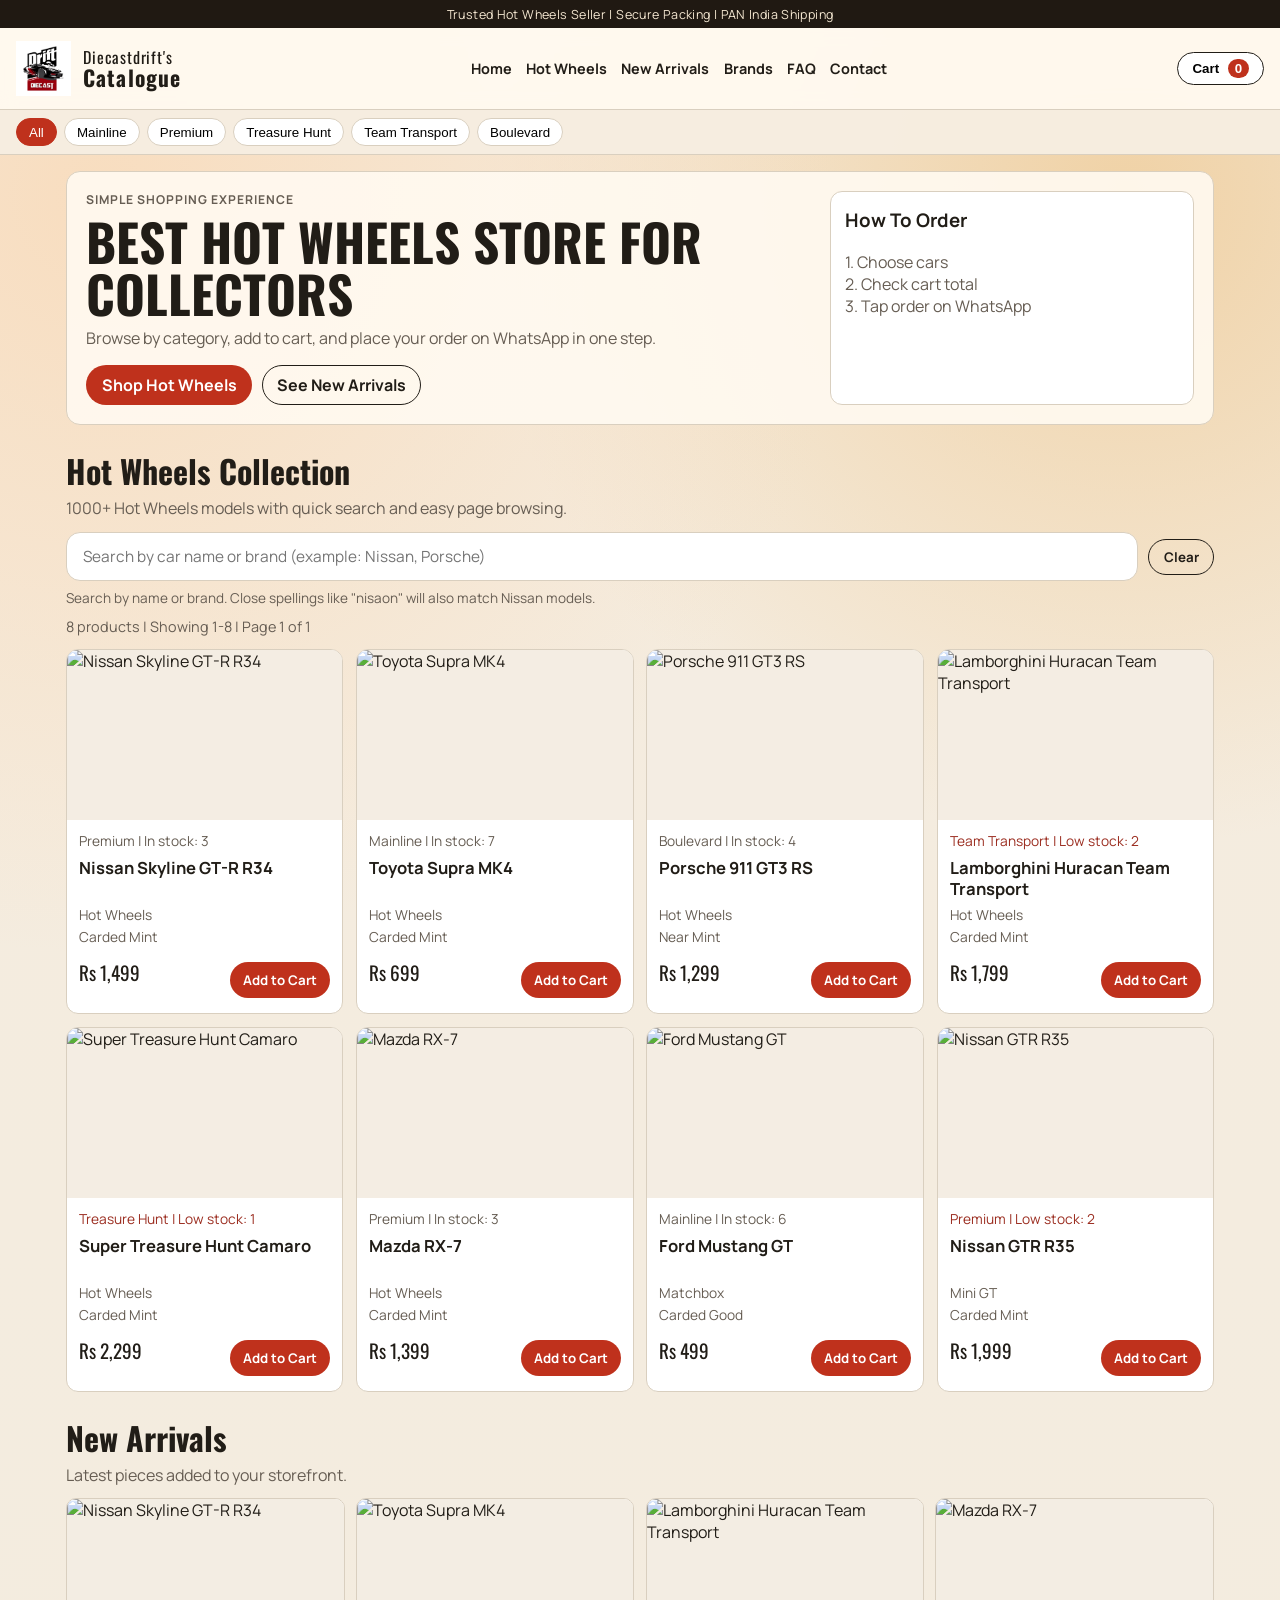
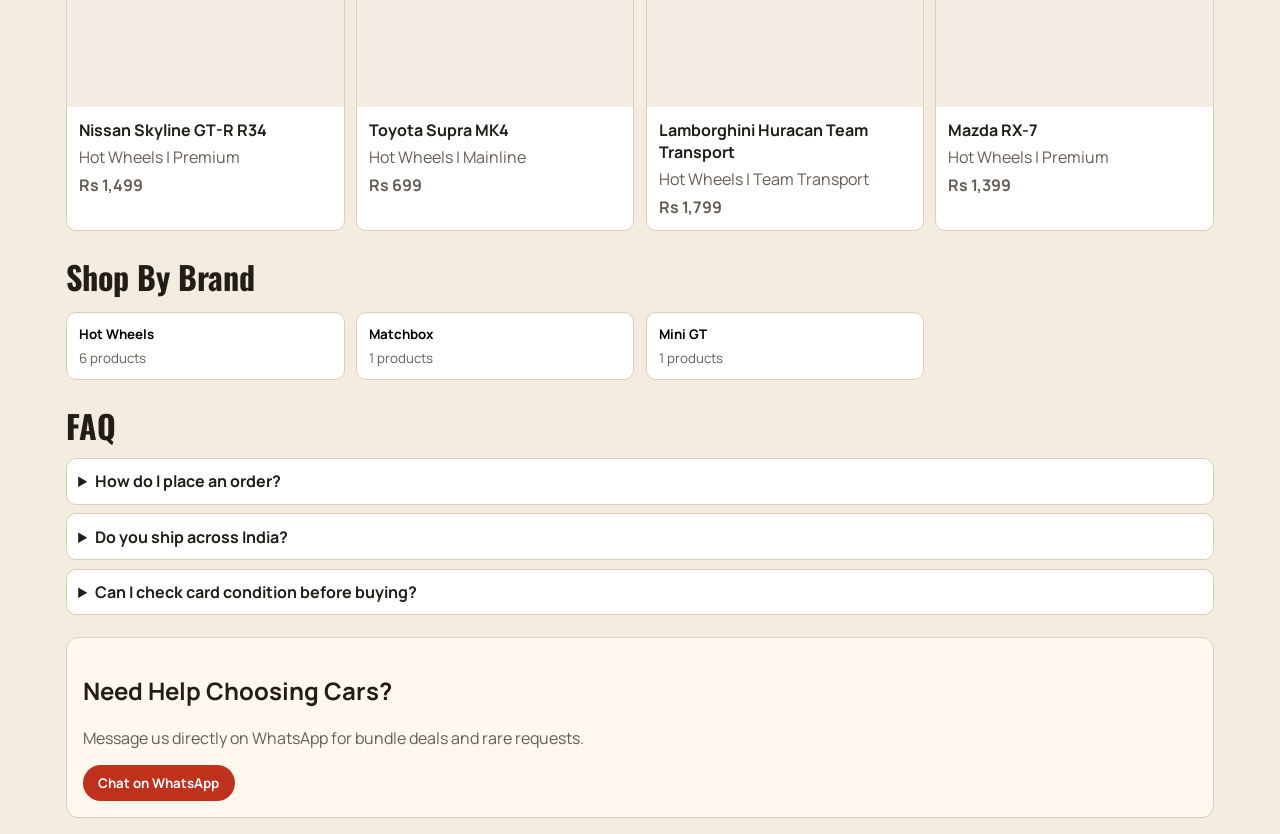
==== commit 5d2020c4: "Add fuzzy search and pagination" ====
--- a/index.html
+++ b/index.html
@@ -65,41 +65,24 @@
     </section>
 
     <section id="hotwheels" class="section">
-      <!-- <div class="section-head">
+      <div class="section-head">
         <h2>Hot Wheels Collection</h2>
-        <p>1000+ Hot Wheels models with simple filters and fast ordering.</p>
-      </div> -->
-      <!-- Filters temporarily hidden
-      <div class="controls">
-        <input id="searchInput" class="search-wide" type="search" placeholder="Search by name (example: Skyline)">
-        <select id="categoryFilter">
-          <option value="all">All Categories</option>
-        </select>
-        <select id="brandFilter">
-          <option value="all">All Brands</option>
-        </select>
-        <select id="availabilityFilter">
-          <option value="all">All Availability</option>
-          <option value="in-stock">In Stock</option>
-          <option value="sold-out">Sold Out</option>
-        </select>
-        <select id="sortSelect">
-          <option value="featured">Sort: Featured</option>
-          <option value="price-low">Price: Low to High</option>
-          <option value="price-high">Price: High to Low</option>
-          <option value="name-az">Name: A-Z</option>
-          <option value="name-za">Name: Z-A</option>
-        </select>
-        <input id="priceFromInput" type="number" min="0" placeholder="Price from">
-        <input id="priceToInput" type="number" min="0" placeholder="Price to">
-        <button id="clearFiltersBtn" class="btn-secondary" type="button">Clear Filters</button>
+        <p>1000+ Hot Wheels models with quick search and easy page browsing.</p>
       </div>
-      -->
+      <div class="catalog-toolbar">
+        <input
+          id="searchInput"
+          class="catalog-search-input"
+          type="search"
+          placeholder="Search by car name or brand (example: Nissan, Porsche)"
+          aria-label="Search Hot Wheels collection"
+        >
+        <button id="clearFiltersBtn" class="btn-secondary" type="button">Clear</button>
+      </div>
+      <p class="search-help">Search by name or brand. Close spellings like "nisaon" will also match Nissan models.</p>
       <p id="resultsInfo" class="results-info"></p>
       <div id="productGrid" class="product-grid"></div>
-      <div class="load-wrap">
-        <button id="loadMoreBtn" class="btn-secondary">Load More</button>
-      </div>
+      <div id="paginationControls" class="pagination" aria-label="Product pages" hidden></div>
     </section>
 
     <section id="new-arrivals" class="section">
--- a/styles.css
+++ b/styles.css
@@ -243,6 +243,34 @@
   grid-column: span 2;
 }
 
+.catalog-toolbar {
+  margin-top: 0.8rem;
+  display: grid;
+  grid-template-columns: minmax(0, 1fr) auto;
+  gap: 0.65rem;
+  align-items: center;
+}
+
+.catalog-search-input {
+  width: 100%;
+  border: 1px solid var(--line);
+  border-radius: 14px;
+  padding: 0.82rem 1rem;
+  font-family: inherit;
+  font-size: 0.96rem;
+  background: #fff;
+}
+
+.catalog-toolbar .btn-secondary {
+  white-space: nowrap;
+}
+
+.search-help {
+  margin: 0.45rem 0 0;
+  color: var(--muted);
+  font-size: 0.85rem;
+}
+
 .results-info {
   margin: 0.65rem 0 0;
   color: var(--muted);
@@ -261,6 +289,56 @@
   margin-top: 0.9rem;
   display: flex;
   justify-content: center;
+}
+
+.pagination {
+  margin-top: 0.95rem;
+  display: flex;
+  justify-content: center;
+  flex-wrap: wrap;
+  gap: 0.42rem;
+}
+
+.pagination[hidden] {
+  display: none !important;
+}
+
+.pagination-btn,
+.pagination-ellipsis {
+  min-width: 40px;
+  height: 40px;
+  padding: 0 0.8rem;
+  border-radius: 10px;
+  border: 1px solid var(--line);
+  background: #fff;
+  font-family: inherit;
+  font-size: 0.94rem;
+}
+
+.pagination-btn {
+  color: var(--text);
+  cursor: pointer;
+}
+
+.pagination-btn.active {
+  background: var(--accent);
+  color: #fff;
+  border-color: var(--accent-dark);
+}
+
+.pagination-btn:disabled {
+  opacity: 0.45;
+  cursor: not-allowed;
+}
+
+.pagination-ellipsis {
+  min-width: 26px;
+  padding: 0;
+  display: grid;
+  place-items: center;
+  color: var(--muted);
+  border-color: transparent;
+  background: transparent;
 }
 
 .product-card {
@@ -897,6 +975,14 @@
     grid-template-columns: 1fr;
   }
 
+  .catalog-toolbar {
+    grid-template-columns: 1fr;
+  }
+
+  .catalog-toolbar .btn-secondary {
+    width: 100%;
+  }
+
   .product-grid,
   .mini-grid,
   .brand-grid {
@@ -905,6 +991,14 @@
 
   .search-wide {
     grid-column: auto;
+  }
+
+  .pagination-btn,
+  .pagination-ellipsis {
+    min-width: 36px;
+    height: 36px;
+    padding: 0 0.68rem;
+    font-size: 0.88rem;
   }
 
   main {
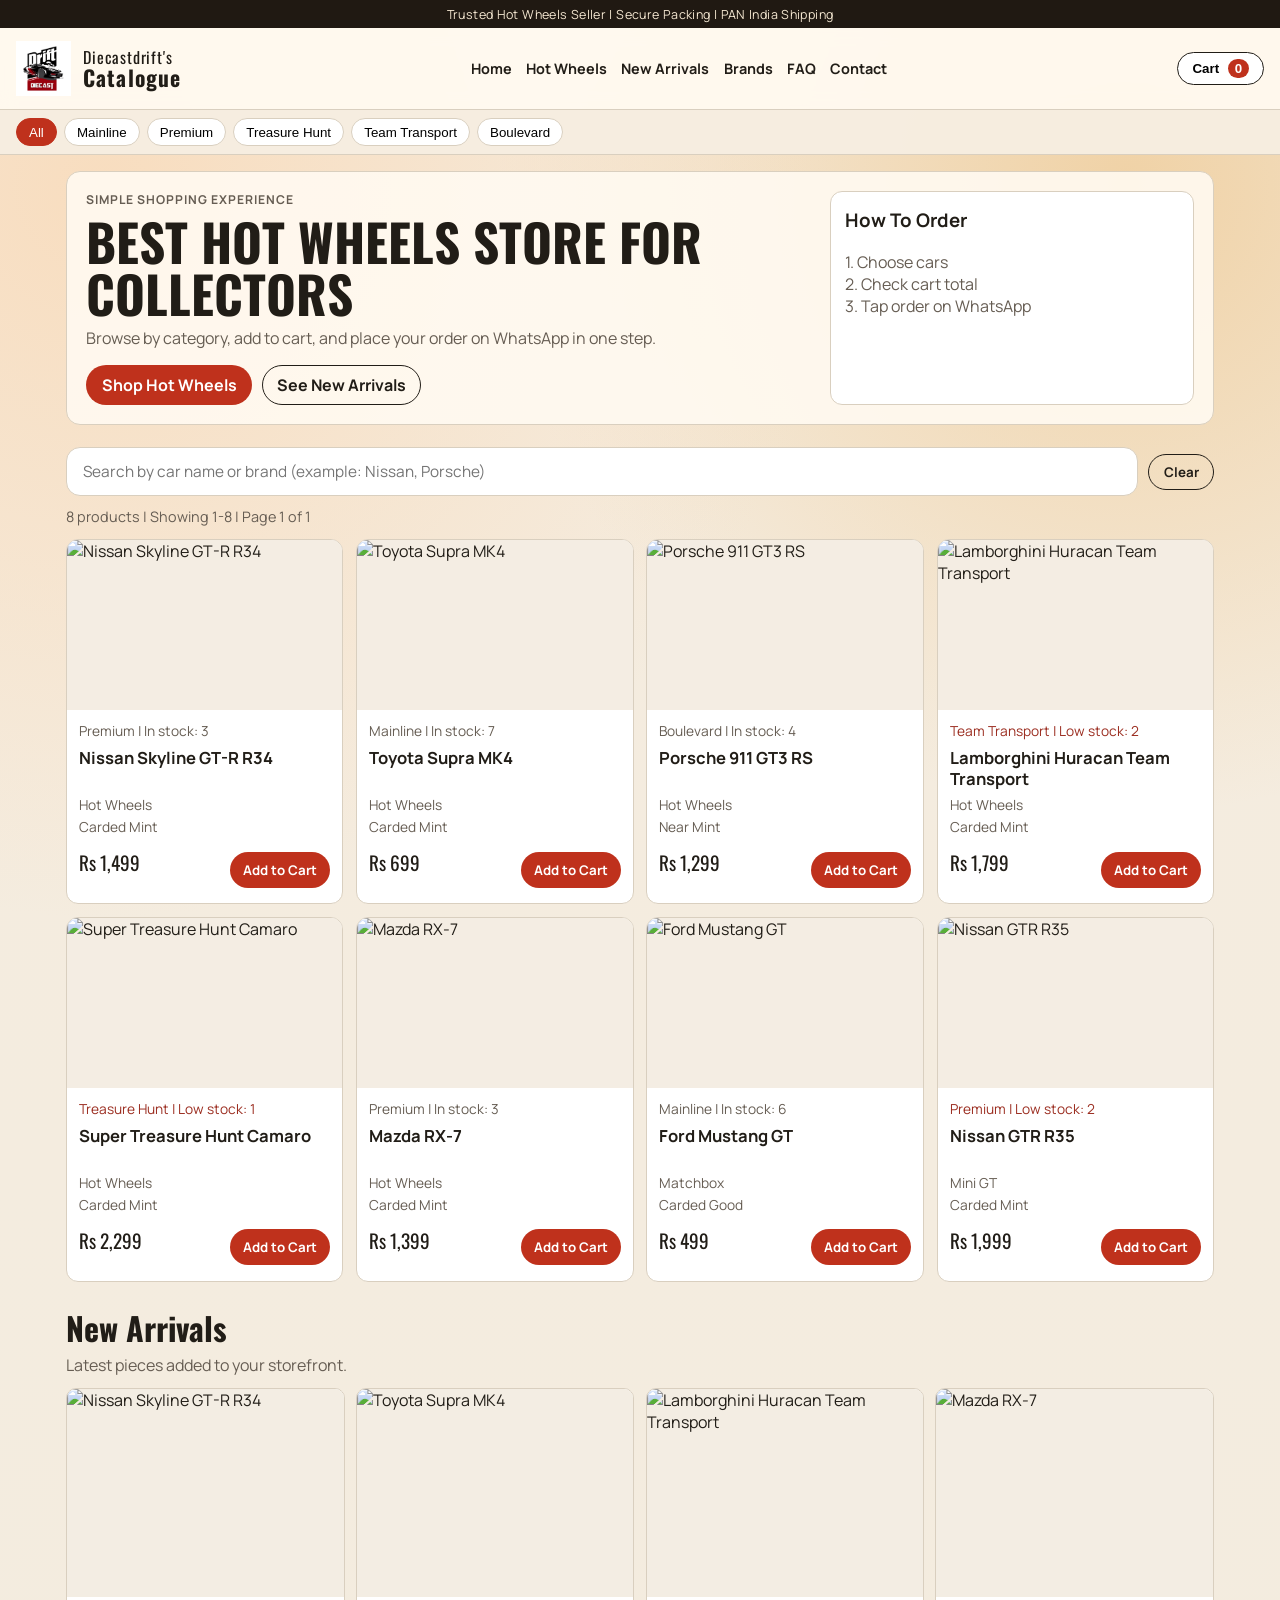
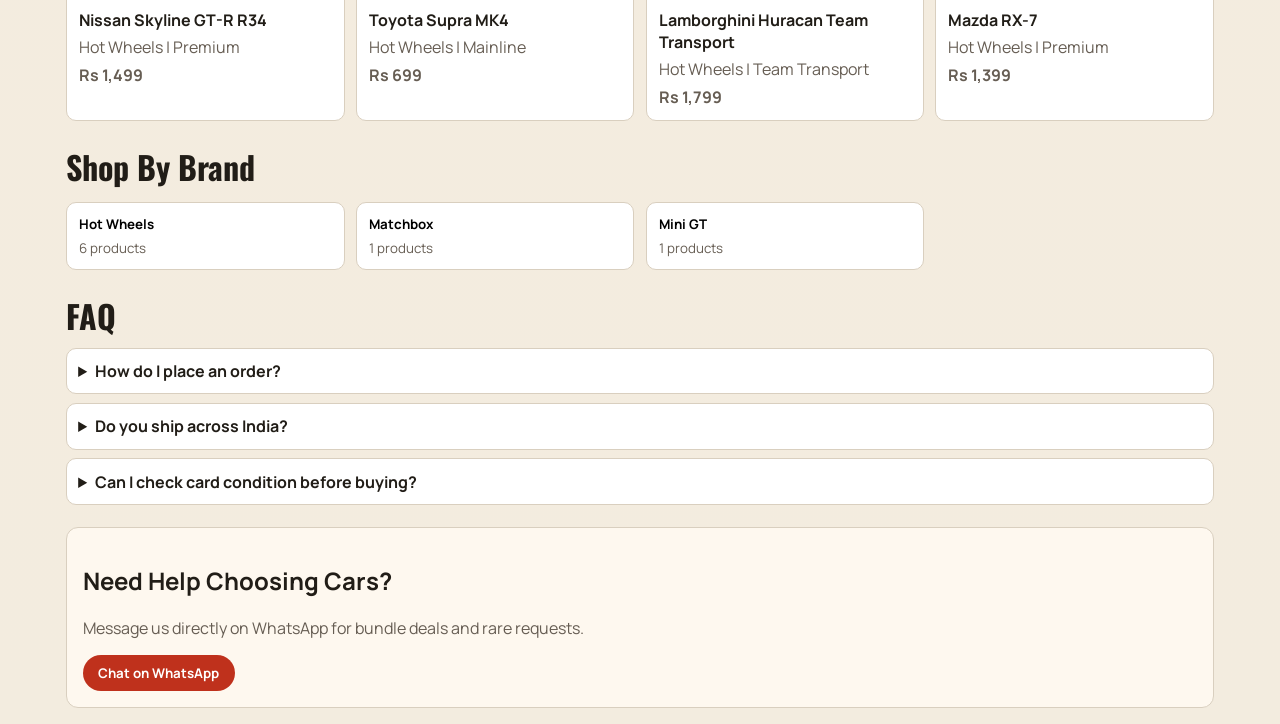
==== commit f7eda716: "Simplify catalogue header text" ====
--- a/index.html
+++ b/index.html
@@ -65,10 +65,6 @@
     </section>
 
     <section id="hotwheels" class="section">
-      <div class="section-head">
-        <h2>Hot Wheels Collection</h2>
-        <p>1000+ Hot Wheels models with quick search and easy page browsing.</p>
-      </div>
       <div class="catalog-toolbar">
         <input
           id="searchInput"
@@ -79,7 +75,6 @@
         >
         <button id="clearFiltersBtn" class="btn-secondary" type="button">Clear</button>
       </div>
-      <p class="search-help">Search by name or brand. Close spellings like "nisaon" will also match Nissan models.</p>
       <p id="resultsInfo" class="results-info"></p>
       <div id="productGrid" class="product-grid"></div>
       <div id="paginationControls" class="pagination" aria-label="Product pages" hidden></div>
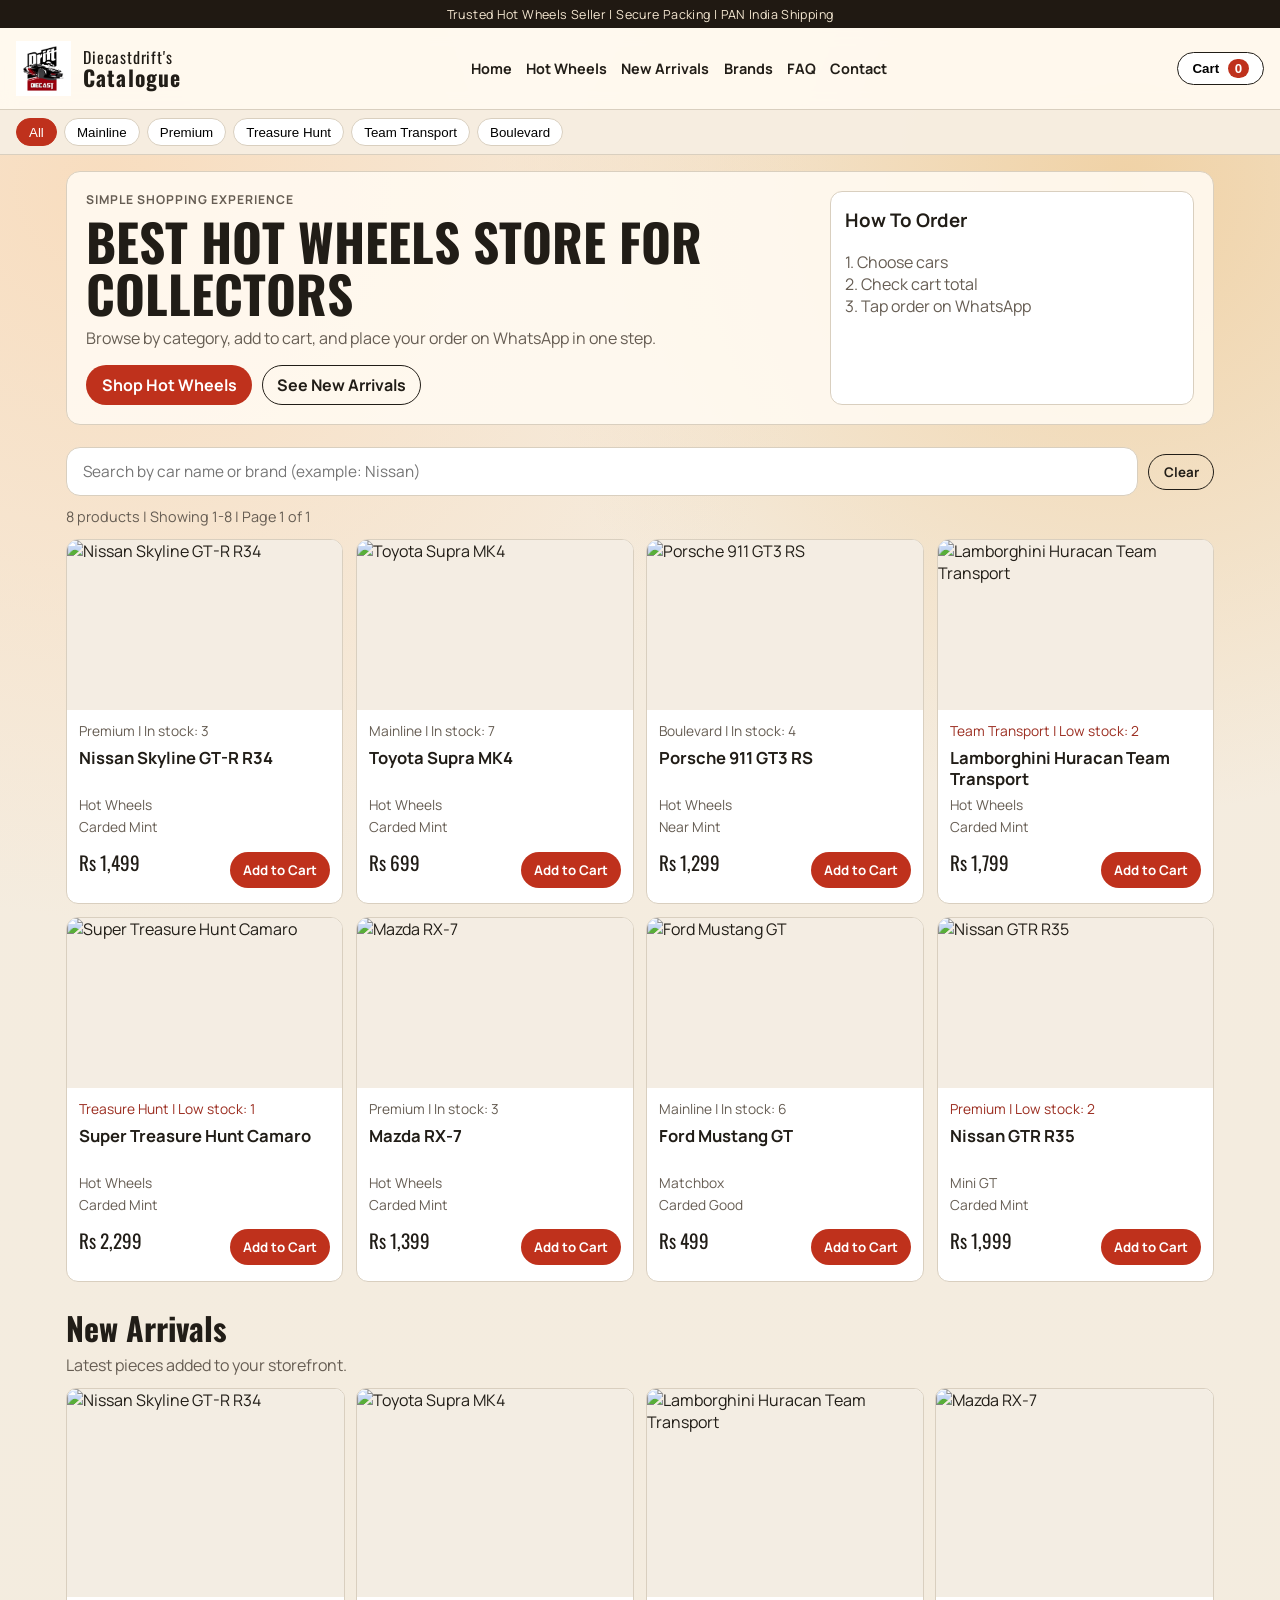
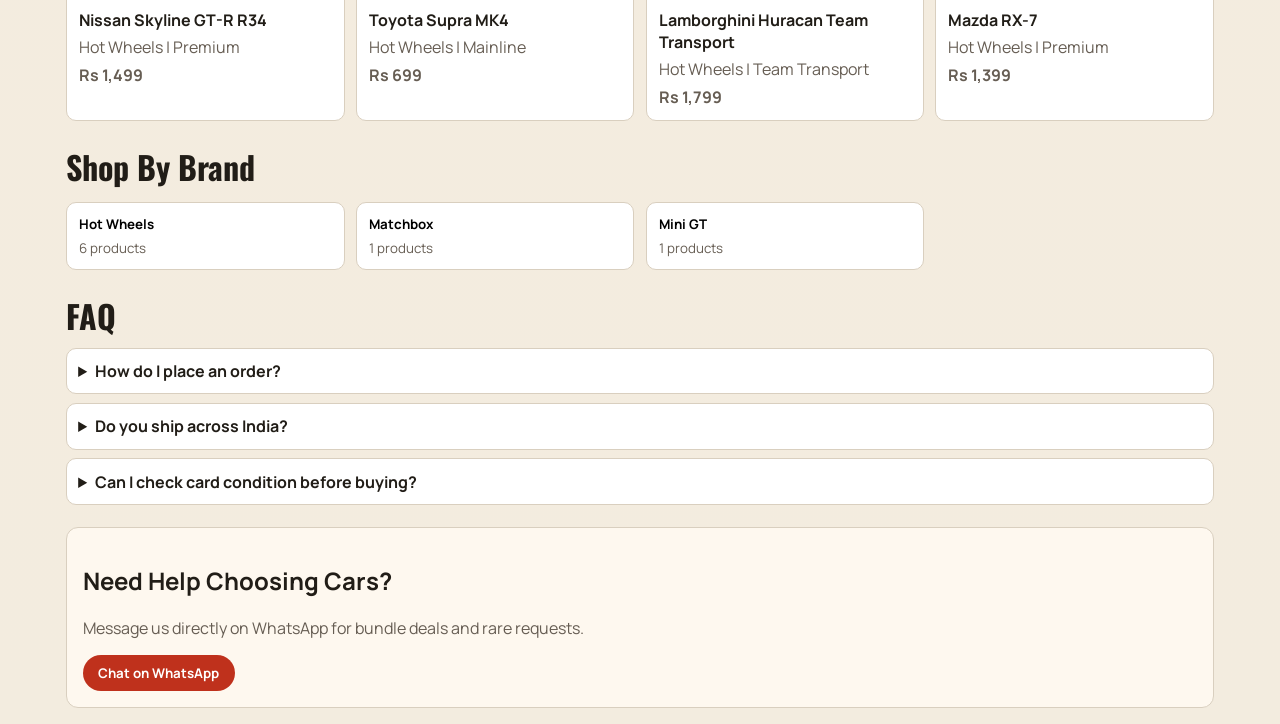
==== commit 3126d319: "hi" ====
--- a/index.html
+++ b/index.html
@@ -70,7 +70,7 @@
           id="searchInput"
           class="catalog-search-input"
           type="search"
-          placeholder="Search by car name or brand (example: Nissan, Porsche)"
+          placeholder="Search by car name or brand (example: Nissan)"
           aria-label="Search Hot Wheels collection"
         >
         <button id="clearFiltersBtn" class="btn-secondary" type="button">Clear</button>
